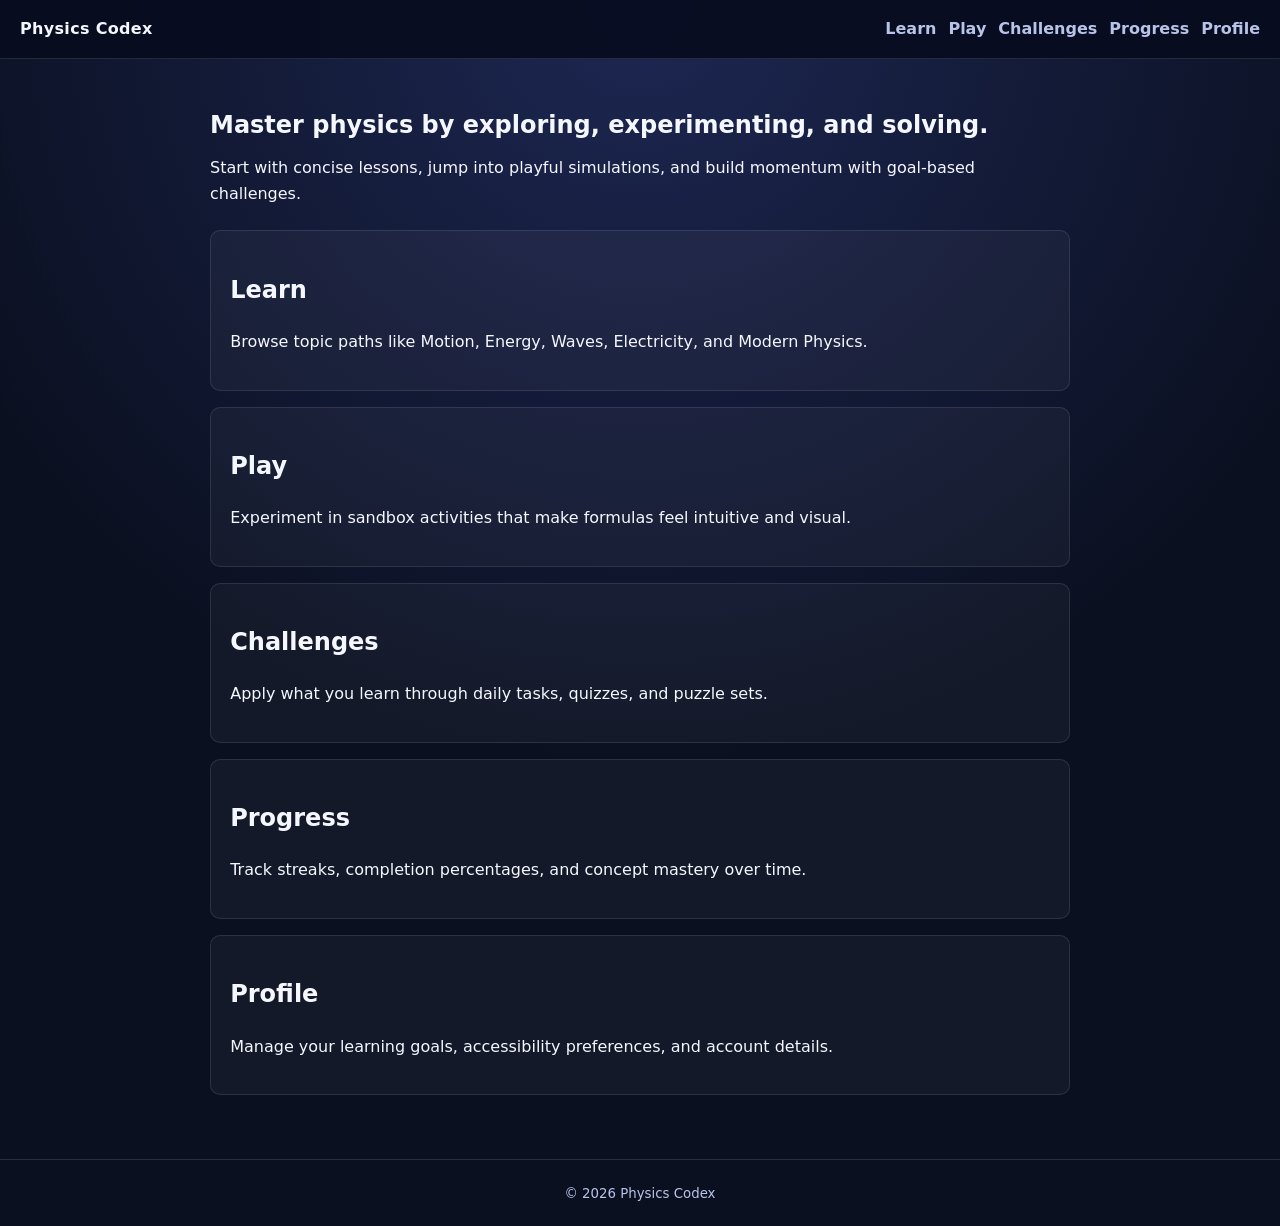
==== index.html @ 86834cf0 "Create static web app scaffold with core navigation" ====
<!doctype html>
<html lang="en">
  <head>
    <meta charset="UTF-8" />
    <meta name="viewport" content="width=device-width, initial-scale=1.0" />
    <meta name="description" content="Physics Codex: learn concepts, play simulations, solve challenges, and track progress." />
    <title>Physics Codex</title>
    <link rel="stylesheet" href="styles/main.css" />
  </head>
  <body>
    <a class="skip-link" href="#main">Skip to content</a>

    <header class="site-header">
      <div class="brand">Physics Codex</div>
      <nav aria-label="Primary" class="primary-nav">
        <ul>
          <li><a href="#learn">Learn</a></li>
          <li><a href="#play">Play</a></li>
          <li><a href="#challenges">Challenges</a></li>
          <li><a href="#progress">Progress</a></li>
          <li><a href="#profile">Profile</a></li>
        </ul>
      </nav>
    </header>

    <main id="main">
      <section class="hero">
        <h1>Master physics by exploring, experimenting, and solving.</h1>
        <p>
          Start with concise lessons, jump into playful simulations, and build momentum with goal-based challenges.
        </p>
      </section>

      <section id="learn" class="card-section">
        <h2>Learn</h2>
        <p>Browse topic paths like Motion, Energy, Waves, Electricity, and Modern Physics.</p>
      </section>

      <section id="play" class="card-section">
        <h2>Play</h2>
        <p>Experiment in sandbox activities that make formulas feel intuitive and visual.</p>
      </section>

      <section id="challenges" class="card-section">
        <h2>Challenges</h2>
        <p>Apply what you learn through daily tasks, quizzes, and puzzle sets.</p>
      </section>

      <section id="progress" class="card-section">
        <h2>Progress</h2>
        <p>Track streaks, completion percentages, and concept mastery over time.</p>
      </section>

      <section id="profile" class="card-section">
        <h2>Profile</h2>
        <p>Manage your learning goals, accessibility preferences, and account details.</p>
      </section>
    </main>

    <footer class="site-footer">
      <small>© <span id="year"></span> Physics Codex</small>
    </footer>

    <script src="scripts/main.js"></script>
  </body>
</html>
---- styles/main.css ----
:root {
  --bg: #0b1021;
  --surface: #141b34;
  --text: #f5f7ff;
  --muted: #b8c3e8;
  --accent: #8bc6ff;
}

* {
  box-sizing: border-box;
}

body {
  margin: 0;
  font-family: Inter, ui-sans-serif, system-ui, -apple-system, Segoe UI, Roboto, Helvetica, Arial, sans-serif;
  background: radial-gradient(circle at top, #1d2752 0%, var(--bg) 55%);
  color: var(--text);
  line-height: 1.6;
}

.skip-link {
  position: absolute;
  left: -999px;
}

.skip-link:focus {
  left: 1rem;
  top: 1rem;
  background: #fff;
  color: #000;
  padding: 0.5rem;
}

.site-header {
  position: sticky;
  top: 0;
  z-index: 10;
  display: flex;
  justify-content: space-between;
  align-items: center;
  gap: 1rem;
  padding: 1rem 1.25rem;
  background: rgba(7, 12, 30, 0.9);
  border-bottom: 1px solid rgba(255, 255, 255, 0.12);
}

.brand {
  font-weight: 700;
  letter-spacing: 0.02em;
}

.primary-nav ul {
  margin: 0;
  padding: 0;
  list-style: none;
  display: flex;
  flex-wrap: wrap;
  gap: 0.75rem;
}

.primary-nav a {
  color: var(--muted);
  text-decoration: none;
  font-weight: 600;
}

.primary-nav a:hover,
.primary-nav a:focus {
  color: var(--accent);
}

main {
  max-width: 900px;
  margin: 0 auto;
  padding: 2rem 1.25rem 3rem;
}

.hero {
  margin-bottom: 1.5rem;
}

.hero h1 {
  line-height: 1.2;
  margin-bottom: 0.75rem;
}

.card-section {
  background: rgba(255, 255, 255, 0.04);
  border: 1px solid rgba(255, 255, 255, 0.1);
  border-radius: 10px;
  padding: 1.2rem;
  margin: 1rem 0;
}

.site-footer {
  text-align: center;
  padding: 1.25rem;
  border-top: 1px solid rgba(255, 255, 255, 0.12);
  color: var(--muted);
}
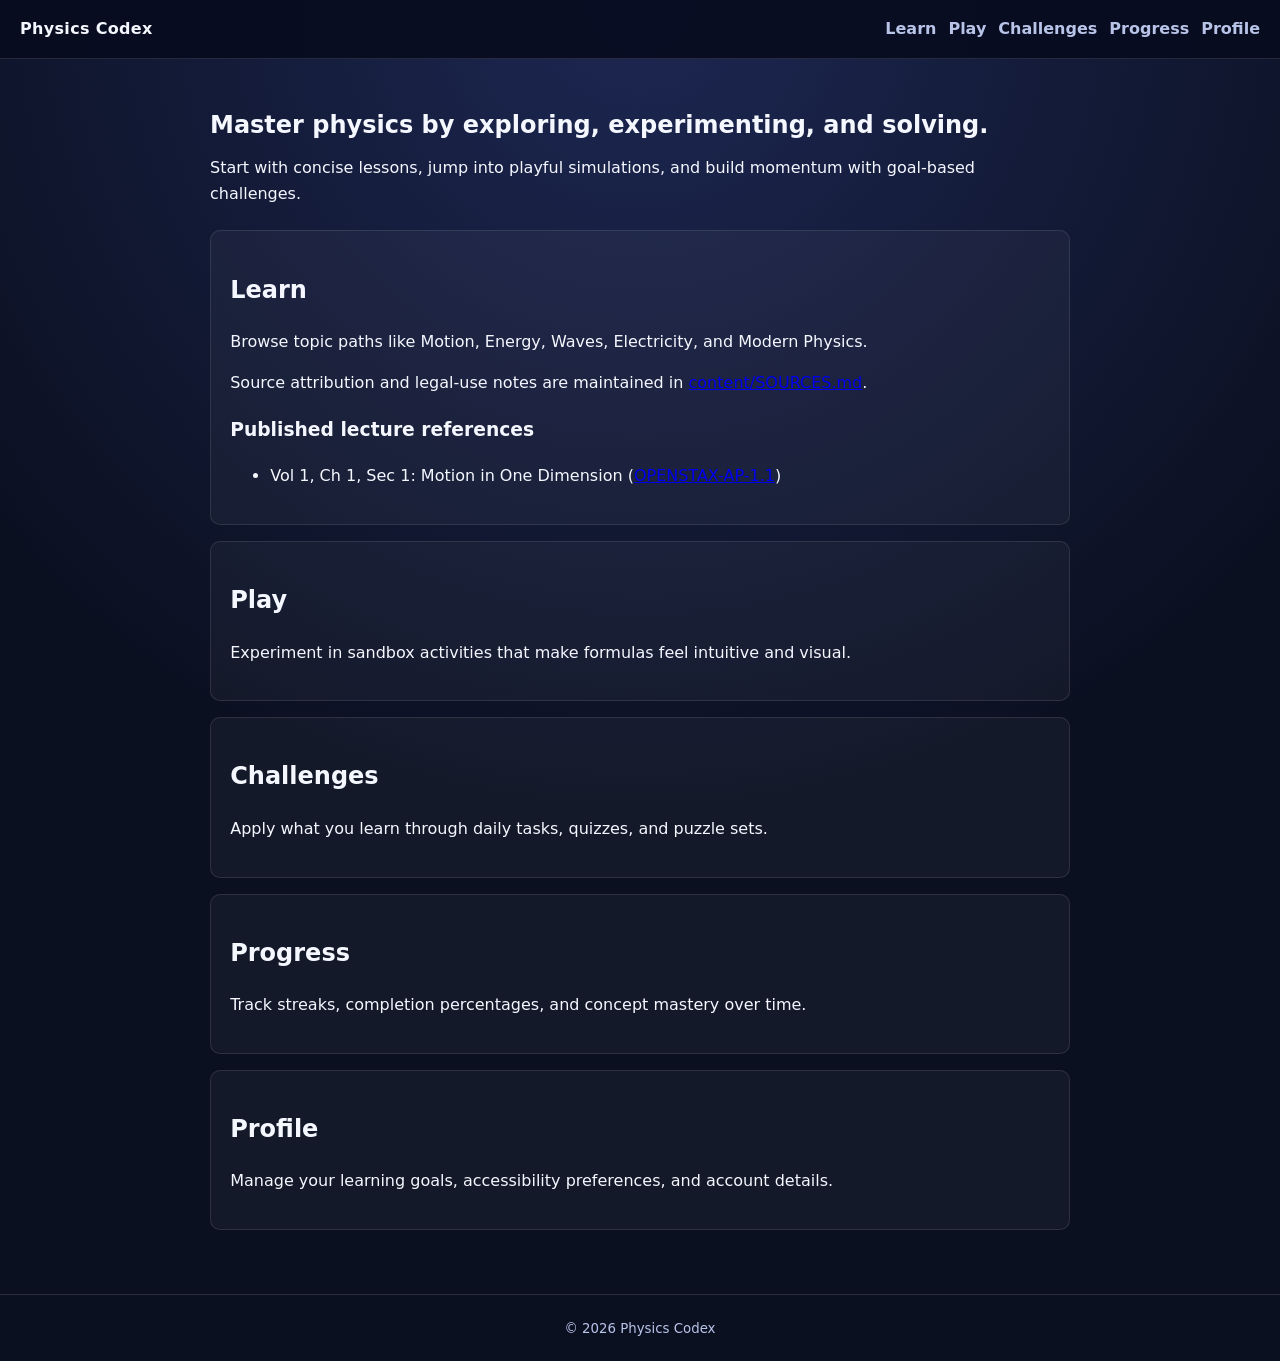
==== commit e7ad7e3d: "Add normalized lecture content pipeline and validation" ====
--- a/index.html
+++ b/index.html
@@ -34,6 +34,14 @@
       <section id="learn" class="card-section">
         <h2>Learn</h2>
         <p>Browse topic paths like Motion, Energy, Waves, Electricity, and Modern Physics.</p>
+        <p>
+          Source attribution and legal-use notes are maintained in
+          <a href="content/SOURCES.md">content/SOURCES.md</a>.
+        </p>
+        <h3>Published lecture references</h3>
+        <ul id="lecture-list">
+          <li>Loading lecture references…</li>
+        </ul>
       </section>
 
       <section id="play" class="card-section">
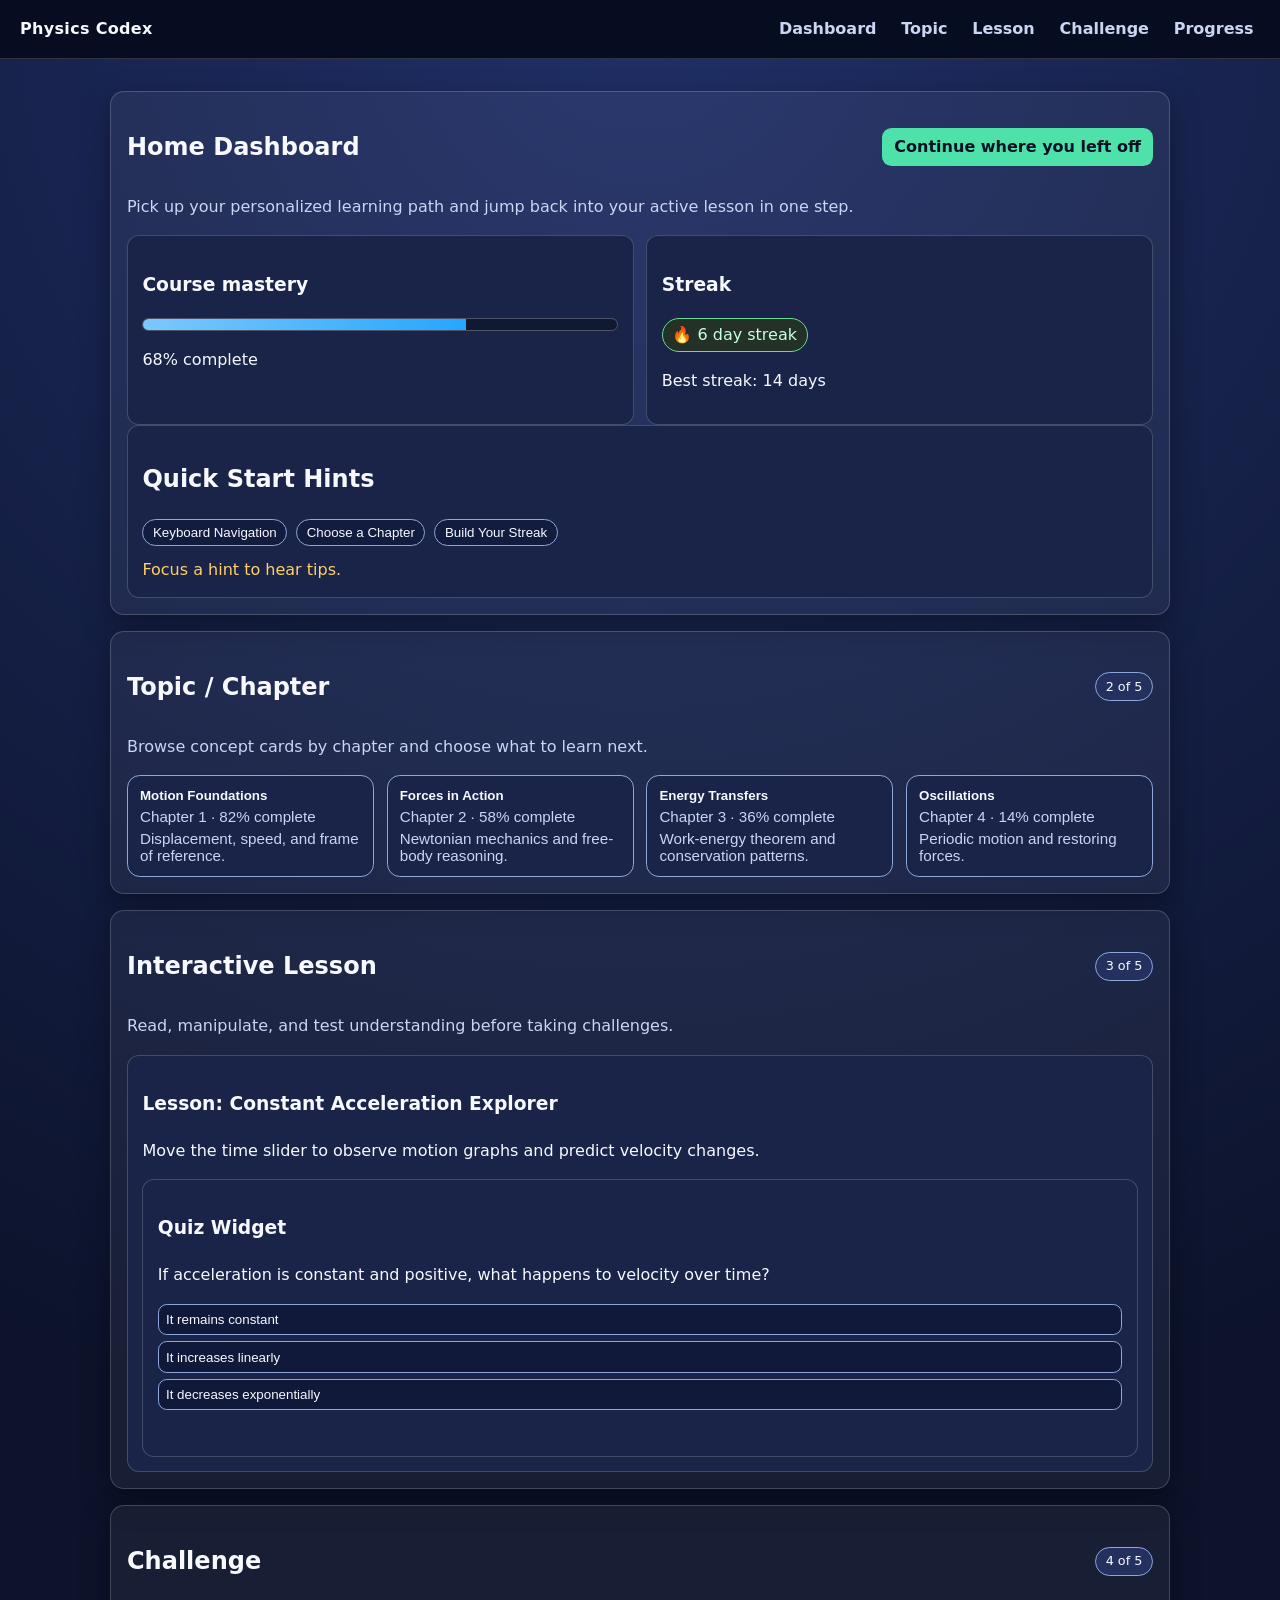
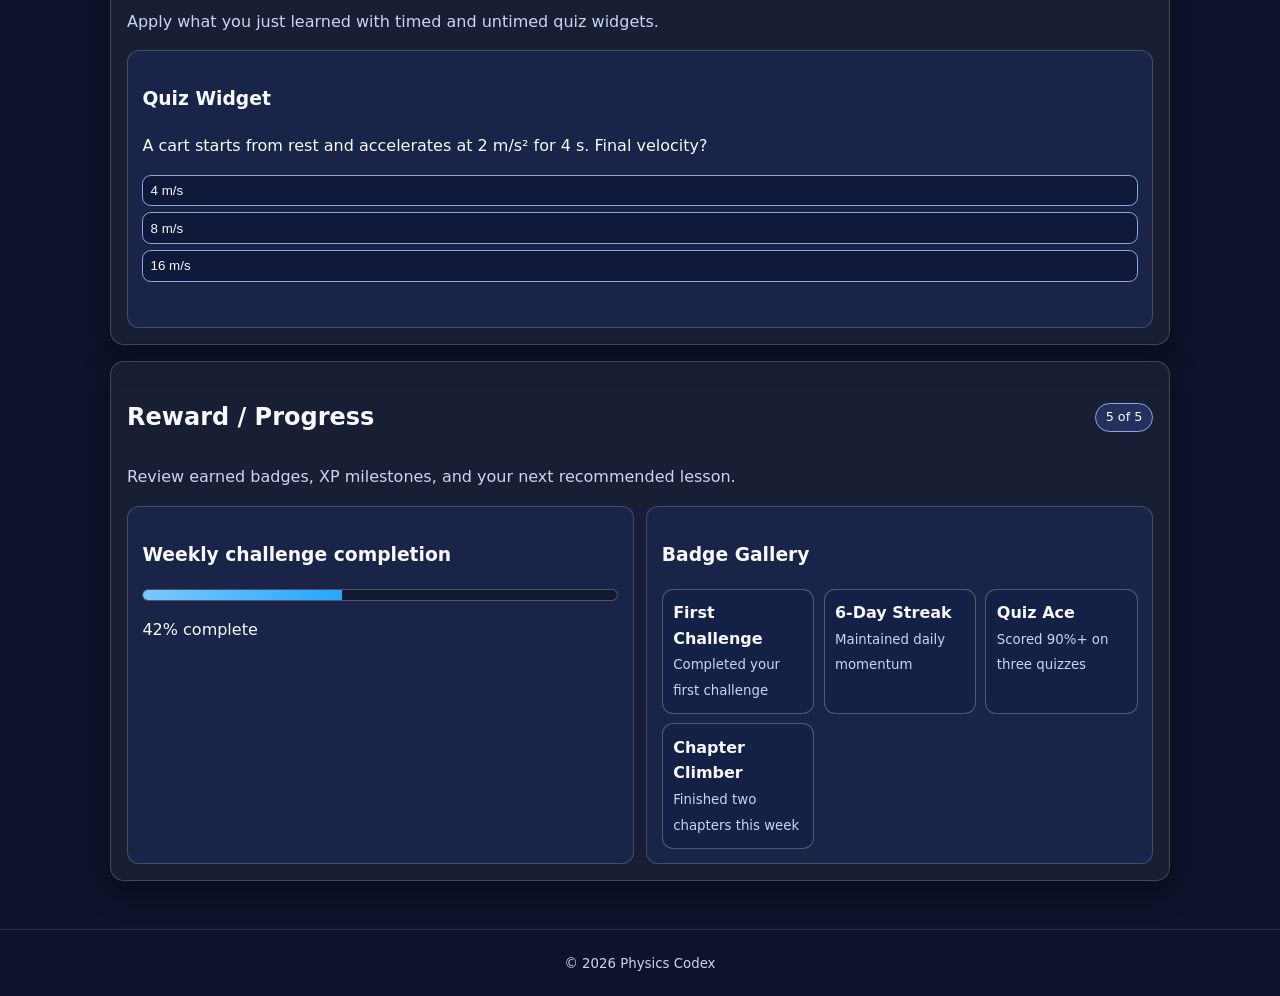
==== commit 4873f1e7: "Build accessible wireframed learning flow dashboard UI" ====
--- a/index.html
+++ b/index.html
@@ -14,54 +14,80 @@
       <div class="brand">Physics Codex</div>
       <nav aria-label="Primary" class="primary-nav">
         <ul>
-          <li><a href="#learn">Learn</a></li>
-          <li><a href="#play">Play</a></li>
-          <li><a href="#challenges">Challenges</a></li>
-          <li><a href="#progress">Progress</a></li>
-          <li><a href="#profile">Profile</a></li>
+          <li><a href="#dashboard">Dashboard</a></li>
+          <li><a href="#topic-chapter">Topic</a></li>
+          <li><a href="#interactive-lesson">Lesson</a></li>
+          <li><a href="#challenge">Challenge</a></li>
+          <li><a href="#reward-progress">Progress</a></li>
         </ul>
       </nav>
     </header>
 
-    <main id="main">
-      <section class="hero">
-        <h1>Master physics by exploring, experimenting, and solving.</h1>
-        <p>
-          Start with concise lessons, jump into playful simulations, and build momentum with goal-based challenges.
-        </p>
+    <main id="main" aria-label="Physics learning flow">
+      <section id="dashboard" class="flow-stage card-section" aria-labelledby="dashboard-title">
+        <div class="section-head">
+          <h1 id="dashboard-title">Home Dashboard</h1>
+          <a class="button-link" href="#interactive-lesson" aria-label="Continue where you left off at lesson 3">Continue where you left off</a>
+        </div>
+        <p class="subtitle">Pick up your personalized learning path and jump back into your active lesson in one step.</p>
+
+        <div class="progress-overview" aria-label="Overall progress snapshot">
+          <article class="widget" data-component="progress-bar" data-value="68" data-label="Course mastery"></article>
+          <article class="widget" data-component="streak-indicator" data-days="6" data-best="14"></article>
+        </div>
+
+        <section aria-labelledby="onboarding-title" class="widget">
+          <h2 id="onboarding-title">Quick Start Hints</h2>
+          <ul class="hint-list">
+            <li><button type="button" class="hint-chip" data-tooltip="Use Tab/Shift+Tab to move between cards and Enter/Space to open one.">Keyboard Navigation</button></li>
+            <li><button type="button" class="hint-chip" data-tooltip="Use the Topic stage to filter by chapter and difficulty.">Choose a Chapter</button></li>
+            <li><button type="button" class="hint-chip" data-tooltip="Earn streak bonuses by finishing at least one challenge each day.">Build Your Streak</button></li>
+          </ul>
+          <p id="tooltip-live" class="tooltip-live" aria-live="polite">Focus a hint to hear tips.</p>
+        </section>
       </section>
 
-      <section id="learn" class="card-section">
-        <h2>Learn</h2>
-        <p>Browse topic paths like Motion, Energy, Waves, Electricity, and Modern Physics.</p>
-        <p>
-          Source attribution and legal-use notes are maintained in
-          <a href="content/SOURCES.md">content/SOURCES.md</a>.
-        </p>
-        <h3>Published lecture references</h3>
-        <ul id="lecture-list">
-          <li>Loading lecture references…</li>
-        </ul>
+      <section id="topic-chapter" class="flow-stage card-section" aria-labelledby="topic-title">
+        <div class="section-head">
+          <h2 id="topic-title">Topic / Chapter</h2>
+          <span class="stage-tag" aria-label="Step 2">2 of 5</span>
+        </div>
+        <p class="subtitle">Browse concept cards by chapter and choose what to learn next.</p>
+        <div id="concept-card-grid" class="concept-grid" role="listbox" aria-label="Concept cards"></div>
       </section>
 
-      <section id="play" class="card-section">
-        <h2>Play</h2>
-        <p>Experiment in sandbox activities that make formulas feel intuitive and visual.</p>
+      <section id="interactive-lesson" class="flow-stage card-section" aria-labelledby="lesson-title">
+        <div class="section-head">
+          <h2 id="lesson-title">Interactive Lesson</h2>
+          <span class="stage-tag" aria-label="Step 3">3 of 5</span>
+        </div>
+        <p class="subtitle">Read, manipulate, and test understanding before taking challenges.</p>
+        <div class="widget lesson-widget">
+          <h3>Lesson: Constant Acceleration Explorer</h3>
+          <p>Move the time slider to observe motion graphs and predict velocity changes.</p>
+          <article class="widget" data-component="quiz-widget" data-question="If acceleration is constant and positive, what happens to velocity over time?" data-options='["It remains constant","It increases linearly","It decreases exponentially"]' data-answer="1"></article>
+        </div>
       </section>
 
-      <section id="challenges" class="card-section">
-        <h2>Challenges</h2>
-        <p>Apply what you learn through daily tasks, quizzes, and puzzle sets.</p>
+      <section id="challenge" class="flow-stage card-section" aria-labelledby="challenge-title">
+        <div class="section-head">
+          <h2 id="challenge-title">Challenge</h2>
+          <span class="stage-tag" aria-label="Step 4">4 of 5</span>
+        </div>
+        <p class="subtitle">Apply what you just learned with timed and untimed quiz widgets.</p>
+        <div id="challenge-quiz" class="widget" data-component="quiz-widget" data-question="A cart starts from rest and accelerates at 2 m/s² for 4 s. Final velocity?" data-options='["4 m/s","8 m/s","16 m/s"]' data-answer="1"></div>
       </section>
 
-      <section id="progress" class="card-section">
-        <h2>Progress</h2>
-        <p>Track streaks, completion percentages, and concept mastery over time.</p>
-      </section>
-
-      <section id="profile" class="card-section">
-        <h2>Profile</h2>
-        <p>Manage your learning goals, accessibility preferences, and account details.</p>
+      <section id="reward-progress" class="flow-stage card-section" aria-labelledby="reward-title">
+        <div class="section-head">
+          <h2 id="reward-title">Reward / Progress</h2>
+          <span class="stage-tag" aria-label="Step 5">5 of 5</span>
+        </div>
+        <p class="subtitle">Review earned badges, XP milestones, and your next recommended lesson.</p>
+        <div class="reward-layout">
+          <article class="widget" data-component="progress-bar" data-value="42" data-label="Weekly challenge completion"></article>
+          <section id="badge-gallery" class="widget" aria-label="Badge gallery"></section>
+        </div>
       </section>
     </main>
 
@@ -69,6 +95,7 @@
       <small>© <span id="year"></span> Physics Codex</small>
     </footer>
 
+    <script src="scripts/gamification.js"></script>
     <script src="scripts/main.js"></script>
   </body>
 </html>
--- a/styles/main.css
+++ b/styles/main.css
@@ -1,9 +1,16 @@
 :root {
-  --bg: #0b1021;
-  --surface: #141b34;
-  --text: #f5f7ff;
-  --muted: #b8c3e8;
-  --accent: #8bc6ff;
+  --bg: #0c132b;
+  --surface: #1a2448;
+  --surface-alt: #24315f;
+  --text: #f7f9ff;
+  --muted: #cad4f3;
+  --accent: #7cc8ff;
+  --accent-strong: #24a7ff;
+  --success: #4ee2aa;
+  --warning: #ffd166;
+  --border: #8da6dc;
+  --focus: #ffdf6c;
+  --shadow: 0 10px 30px rgba(0, 0, 0, 0.35);
 }
 
 * {
@@ -13,7 +20,7 @@
 body {
   margin: 0;
   font-family: Inter, ui-sans-serif, system-ui, -apple-system, Segoe UI, Roboto, Helvetica, Arial, sans-serif;
-  background: radial-gradient(circle at top, #1d2752 0%, var(--bg) 55%);
+  background: radial-gradient(circle at top, #202f67 0%, var(--bg) 55%);
   color: var(--text);
   line-height: 1.6;
 }
@@ -29,19 +36,20 @@
   background: #fff;
   color: #000;
   padding: 0.5rem;
+  border-radius: 0.5rem;
 }
 
 .site-header {
   position: sticky;
   top: 0;
-  z-index: 10;
+  z-index: 20;
   display: flex;
   justify-content: space-between;
   align-items: center;
   gap: 1rem;
   padding: 1rem 1.25rem;
-  background: rgba(7, 12, 30, 0.9);
-  border-bottom: 1px solid rgba(255, 255, 255, 0.12);
+  background: rgba(7, 12, 30, 0.95);
+  border-bottom: 1px solid rgba(255, 255, 255, 0.16);
 }
 
 .brand {
@@ -62,34 +70,191 @@
   color: var(--muted);
   text-decoration: none;
   font-weight: 600;
+  padding: 0.25rem 0.4rem;
+  border-radius: 0.4rem;
 }
 
 .primary-nav a:hover,
-.primary-nav a:focus {
-  color: var(--accent);
+.primary-nav a:focus-visible {
+  color: var(--text);
+  background: rgba(124, 200, 255, 0.2);
 }
 
 main {
-  max-width: 900px;
+  max-width: 1100px;
   margin: 0 auto;
   padding: 2rem 1.25rem 3rem;
-}
-
-.hero {
-  margin-bottom: 1.5rem;
-}
-
-.hero h1 {
-  line-height: 1.2;
-  margin-bottom: 0.75rem;
+  display: grid;
+  gap: 1rem;
 }
 
 .card-section {
-  background: rgba(255, 255, 255, 0.04);
-  border: 1px solid rgba(255, 255, 255, 0.1);
-  border-radius: 10px;
-  padding: 1.2rem;
-  margin: 1rem 0;
+  background: rgba(255, 255, 255, 0.05);
+  border: 1px solid rgba(255, 255, 255, 0.18);
+  border-radius: 14px;
+  padding: 1rem;
+  box-shadow: var(--shadow);
+}
+
+.flow-stage {
+  scroll-margin-top: 6rem;
+}
+
+.section-head {
+  display: flex;
+  justify-content: space-between;
+  align-items: center;
+  gap: 1rem;
+}
+
+.subtitle {
+  margin-top: 0.5rem;
+  color: var(--muted);
+}
+
+.stage-tag {
+  background: var(--surface-alt);
+  border: 1px solid var(--border);
+  border-radius: 999px;
+  font-size: 0.8rem;
+  padding: 0.2rem 0.6rem;
+}
+
+.button-link {
+  display: inline-flex;
+  align-items: center;
+  justify-content: center;
+  text-decoration: none;
+  color: #081024;
+  background: var(--success);
+  font-weight: 700;
+  border-radius: 0.6rem;
+  padding: 0.4rem 0.75rem;
+}
+
+.progress-overview,
+.reward-layout {
+  display: grid;
+  gap: 0.8rem;
+  grid-template-columns: repeat(auto-fit, minmax(230px, 1fr));
+}
+
+.widget {
+  background: var(--surface);
+  border: 1px solid rgba(255, 255, 255, 0.18);
+  border-radius: 12px;
+  padding: 0.9rem;
+}
+
+.concept-grid {
+  display: grid;
+  grid-template-columns: repeat(auto-fit, minmax(180px, 1fr));
+  gap: 0.8rem;
+}
+
+.concept-card {
+  background: var(--surface);
+  border: 1px solid var(--border);
+  border-radius: 0.8rem;
+  color: var(--text);
+  text-align: left;
+  padding: 0.75rem;
+  cursor: pointer;
+}
+
+.concept-card p {
+  margin: 0.3rem 0 0;
+  color: var(--muted);
+  font-size: 0.95rem;
+}
+
+.progress-meter {
+  width: 100%;
+  height: 0.8rem;
+  border-radius: 999px;
+  background: #111832;
+  border: 1px solid rgba(255, 255, 255, 0.25);
+  overflow: hidden;
+}
+
+.progress-meter > span {
+  display: block;
+  height: 100%;
+  background: linear-gradient(90deg, var(--accent), var(--accent-strong));
+}
+
+.streak-pill {
+  display: inline-flex;
+  align-items: center;
+  gap: 0.4rem;
+  border-radius: 999px;
+  padding: 0.2rem 0.6rem;
+  background: #243126;
+  color: #c8ffe1;
+  border: 1px solid #66db96;
+}
+
+.hint-list {
+  list-style: none;
+  padding: 0;
+  margin: 0;
+  display: flex;
+  gap: 0.55rem;
+  flex-wrap: wrap;
+}
+
+.hint-chip {
+  border: 1px solid var(--border);
+  border-radius: 999px;
+  background: #121c3f;
+  color: var(--text);
+  padding: 0.3rem 0.6rem;
+}
+
+.tooltip-live {
+  margin: 0.7rem 0 0;
+  color: var(--warning);
+}
+
+.quiz-options {
+  display: grid;
+  gap: 0.4rem;
+}
+
+.quiz-option {
+  border: 1px solid var(--border);
+  background: #10193a;
+  color: var(--text);
+  border-radius: 0.55rem;
+  padding: 0.45rem;
+  text-align: left;
+}
+
+.quiz-feedback {
+  margin-top: 0.55rem;
+  min-height: 1.4rem;
+}
+
+.badge-grid {
+  display: grid;
+  grid-template-columns: repeat(auto-fit, minmax(150px, 1fr));
+  gap: 0.6rem;
+}
+
+.badge {
+  border: 1px solid rgba(255, 255, 255, 0.25);
+  border-radius: 0.7rem;
+  padding: 0.65rem;
+  background: #152046;
+}
+
+.badge small {
+  color: var(--muted);
+}
+
+:focus-visible {
+  outline: 3px solid var(--focus);
+  outline-offset: 2px;
 }
 
 .site-footer {
@@ -98,3 +263,15 @@
   border-top: 1px solid rgba(255, 255, 255, 0.12);
   color: var(--muted);
 }
+
+@media (max-width: 700px) {
+  .site-header {
+    flex-direction: column;
+    align-items: flex-start;
+  }
+
+  .section-head {
+    flex-direction: column;
+    align-items: flex-start;
+  }
+}
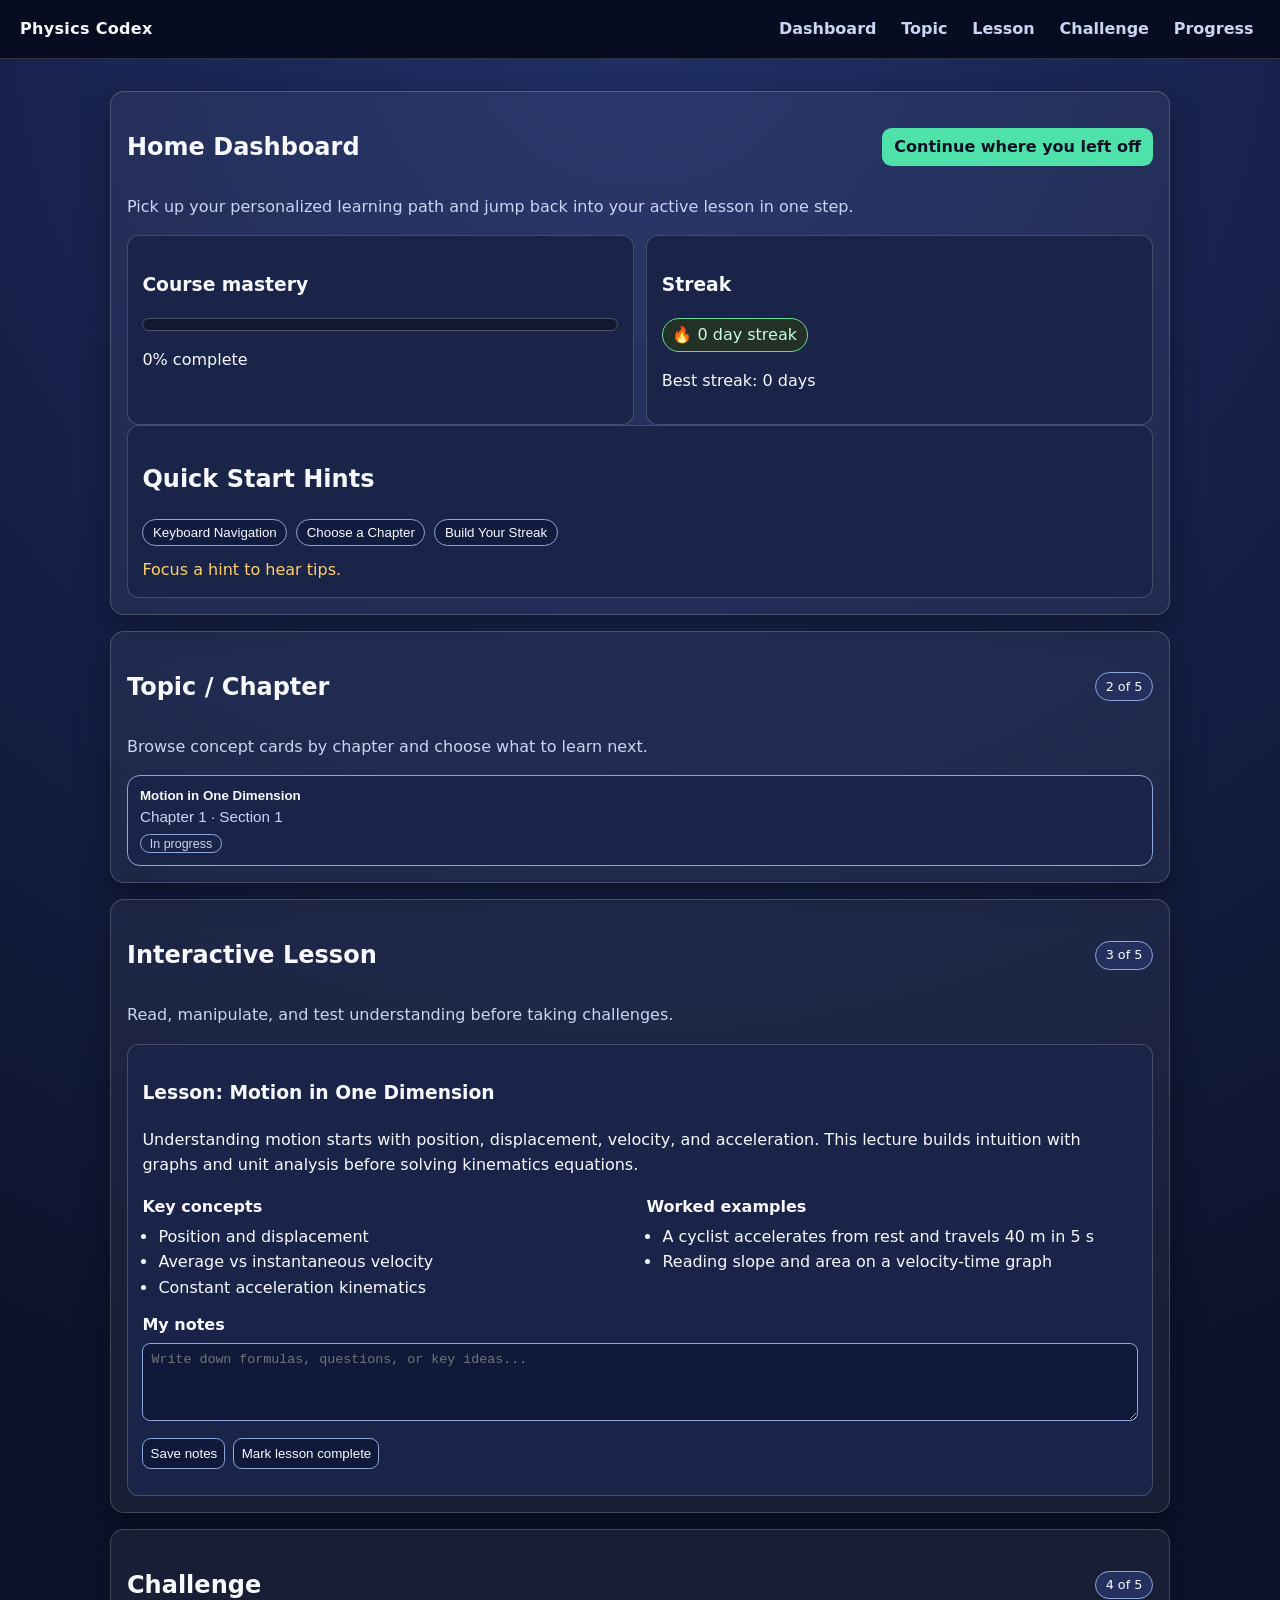
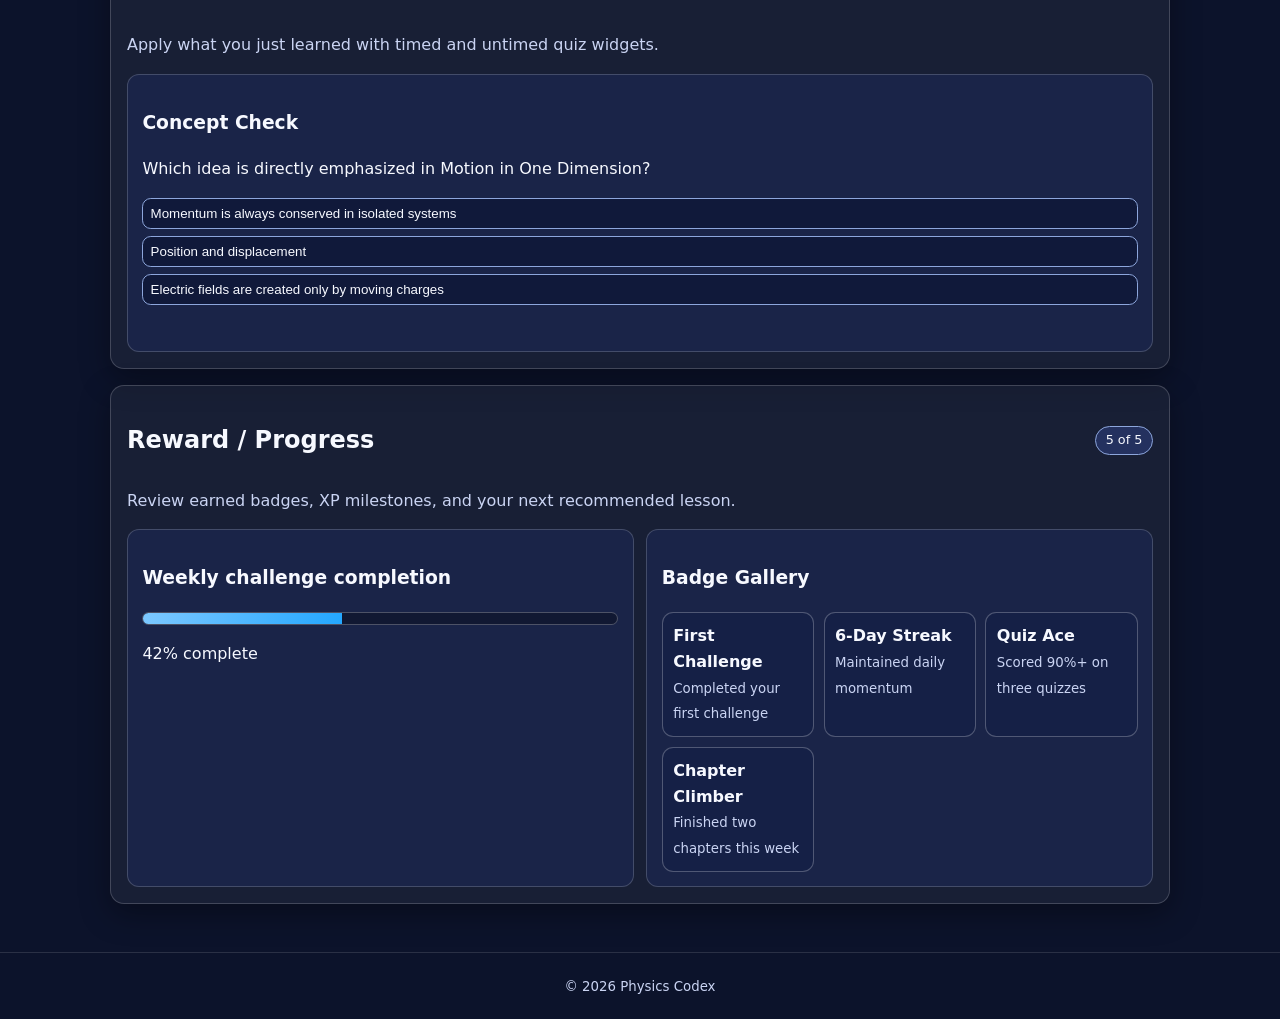
==== commit c56e8ee6: "Build dynamic lecture learning experience" ====
--- a/index.html
+++ b/index.html
@@ -63,9 +63,16 @@
         </div>
         <p class="subtitle">Read, manipulate, and test understanding before taking challenges.</p>
         <div class="widget lesson-widget">
-          <h3>Lesson: Constant Acceleration Explorer</h3>
-          <p>Move the time slider to observe motion graphs and predict velocity changes.</p>
-          <article class="widget" data-component="quiz-widget" data-question="If acceleration is constant and positive, what happens to velocity over time?" data-options='["It remains constant","It increases linearly","It decreases exponentially"]' data-answer="1"></article>
+          <h3 id="active-lesson-title">Lesson</h3>
+          <p id="active-lesson-summary">Select a topic to start learning.</p>
+          <div id="lesson-content" class="lesson-content" aria-live="polite"></div>
+          <label class="notes-label" for="lesson-notes">My notes</label>
+          <textarea id="lesson-notes" class="lesson-notes" rows="4" placeholder="Write down formulas, questions, or key ideas..."></textarea>
+          <div class="lesson-actions">
+            <button id="save-notes-button" type="button" class="quiz-option">Save notes</button>
+            <button id="complete-lesson-button" type="button" class="quiz-option">Mark lesson complete</button>
+          </div>
+          <p id="lesson-status" class="tooltip-live" aria-live="polite"></p>
         </div>
       </section>
 
@@ -75,7 +82,7 @@
           <span class="stage-tag" aria-label="Step 4">4 of 5</span>
         </div>
         <p class="subtitle">Apply what you just learned with timed and untimed quiz widgets.</p>
-        <div id="challenge-quiz" class="widget" data-component="quiz-widget" data-question="A cart starts from rest and accelerates at 2 m/s² for 4 s. Final velocity?" data-options='["4 m/s","8 m/s","16 m/s"]' data-answer="1"></div>
+        <div id="challenge-quiz" class="widget"></div>
       </section>
 
       <section id="reward-progress" class="flow-stage card-section" aria-labelledby="reward-title">
--- a/styles/main.css
+++ b/styles/main.css
@@ -168,6 +168,22 @@
   font-size: 0.95rem;
 }
 
+.status-pill {
+  display: inline-block;
+  margin-top: 0.25rem;
+  border: 1px solid var(--border);
+  border-radius: 999px;
+  padding: 0.1rem 0.55rem;
+  font-size: 0.78rem;
+  color: var(--muted);
+}
+
+.status-pill.completed {
+  border-color: #66db96;
+  color: #c8ffe1;
+  background: #243126;
+}
+
 .progress-meter {
   width: 100%;
   height: 0.8rem;
@@ -233,6 +249,48 @@
 .quiz-feedback {
   margin-top: 0.55rem;
   min-height: 1.4rem;
+}
+
+.lesson-content {
+  margin: 0.7rem 0;
+}
+
+.lesson-columns {
+  display: grid;
+  gap: 0.8rem;
+  grid-template-columns: repeat(auto-fit, minmax(220px, 1fr));
+}
+
+.lesson-columns h4 {
+  margin: 0 0 0.25rem;
+}
+
+.lesson-columns ul {
+  margin: 0;
+  padding-left: 1rem;
+}
+
+.notes-label {
+  display: block;
+  margin-top: 0.5rem;
+  font-weight: 600;
+}
+
+.lesson-notes {
+  width: 100%;
+  margin-top: 0.35rem;
+  padding: 0.5rem;
+  border-radius: 0.5rem;
+  border: 1px solid var(--border);
+  background: #10193a;
+  color: var(--text);
+}
+
+.lesson-actions {
+  display: flex;
+  gap: 0.5rem;
+  flex-wrap: wrap;
+  margin-top: 0.6rem;
 }
 
 .badge-grid {
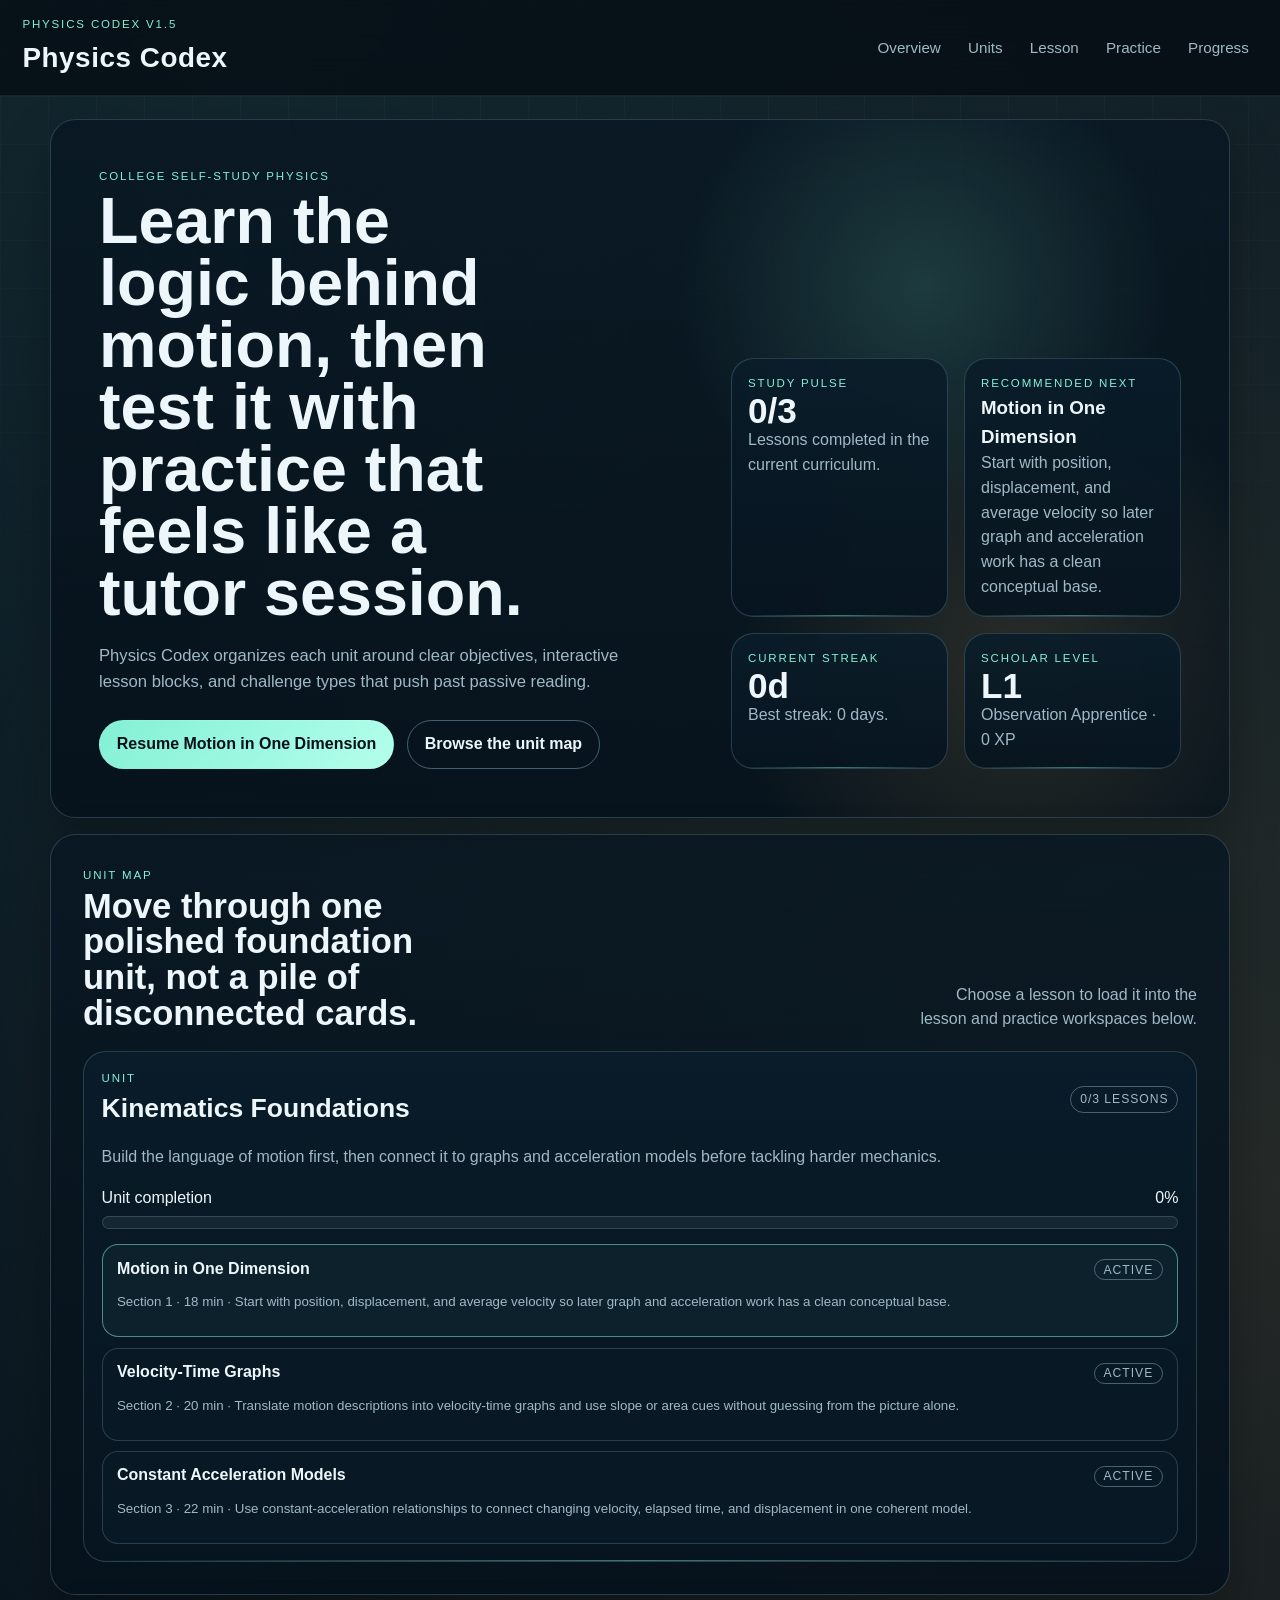
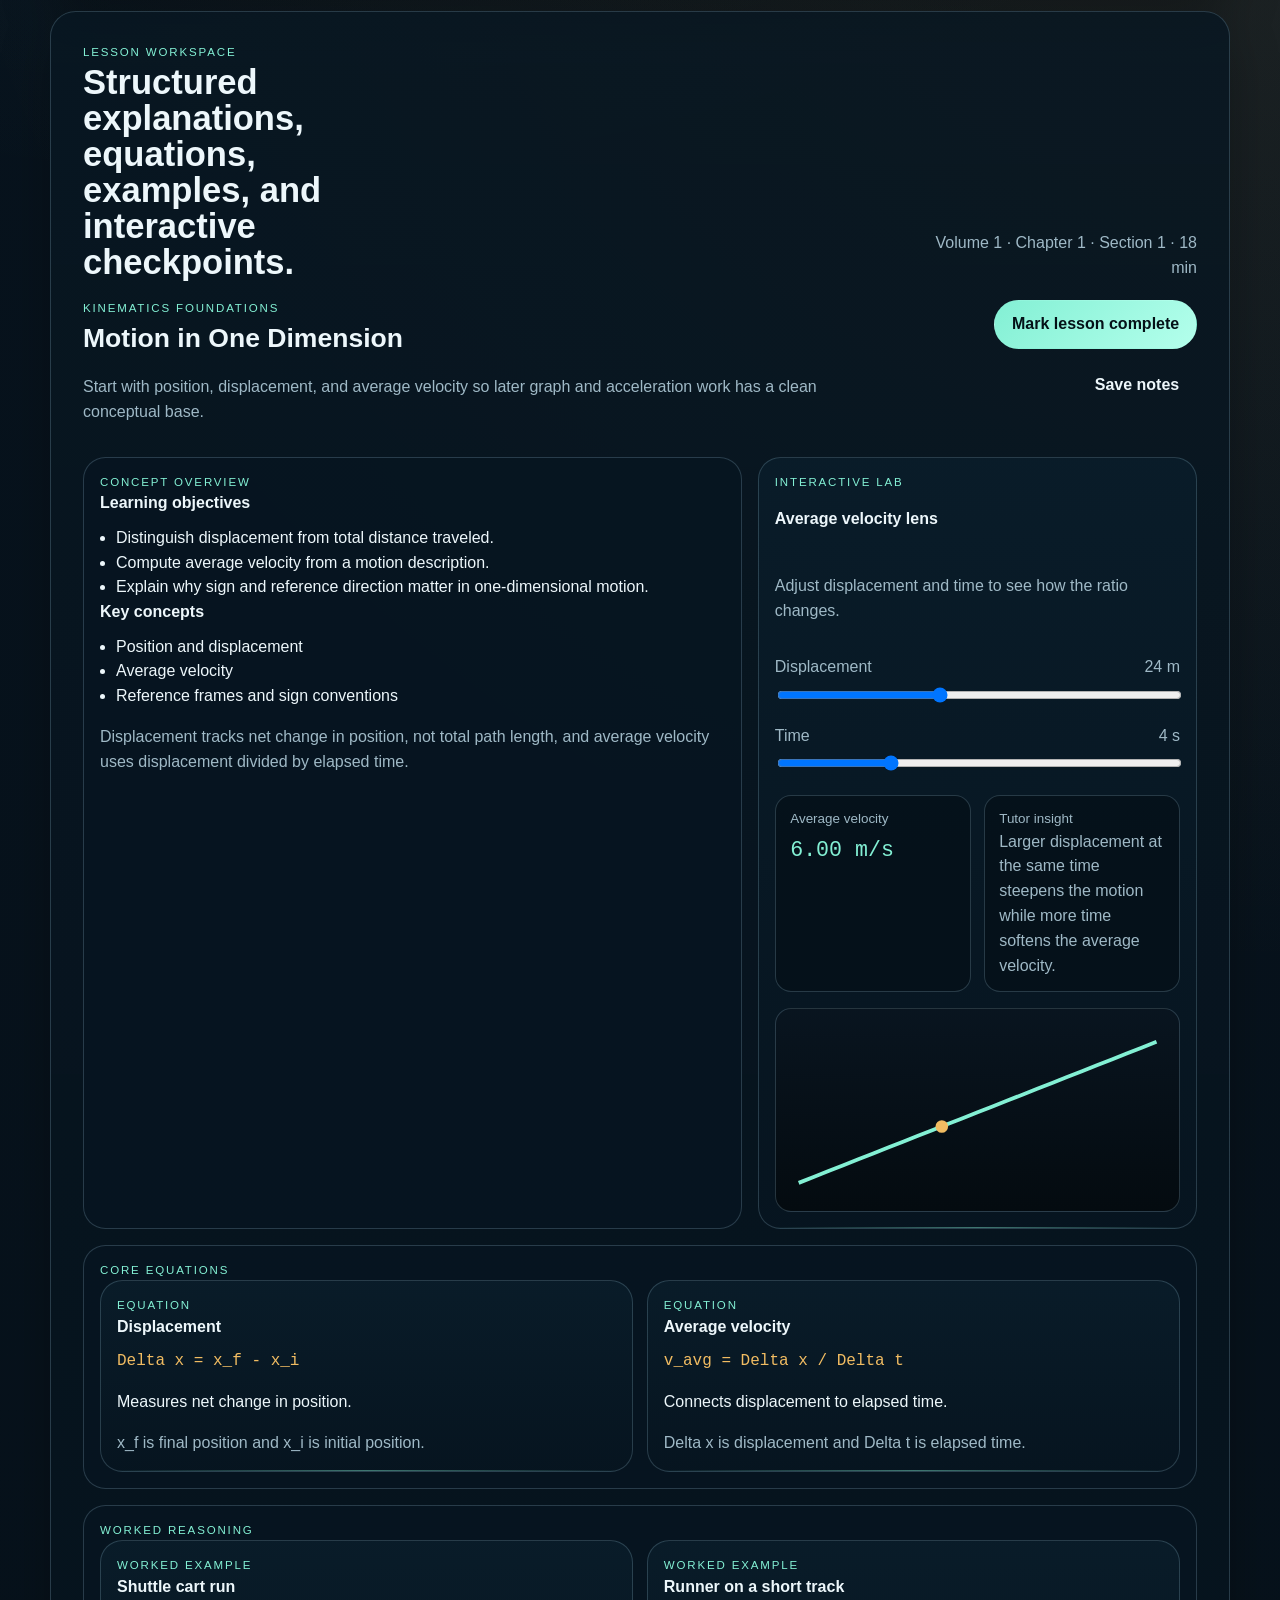
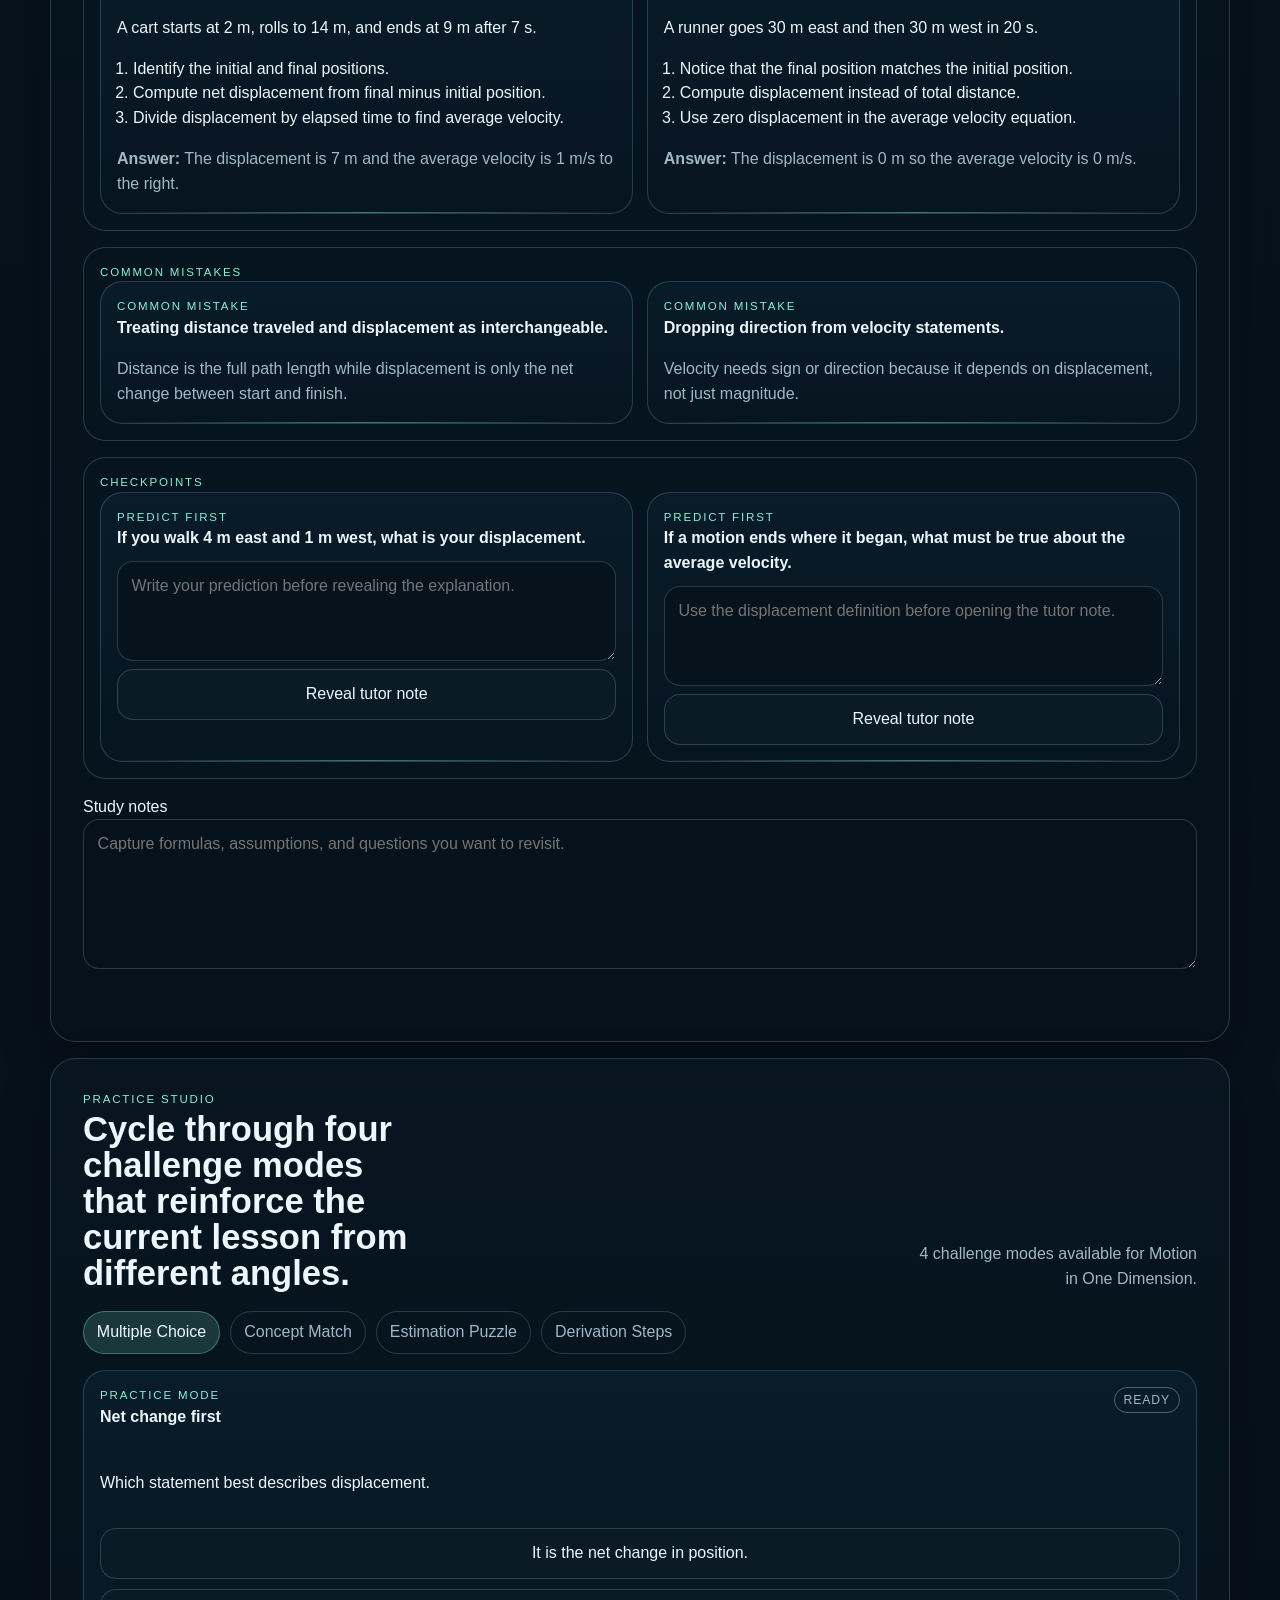
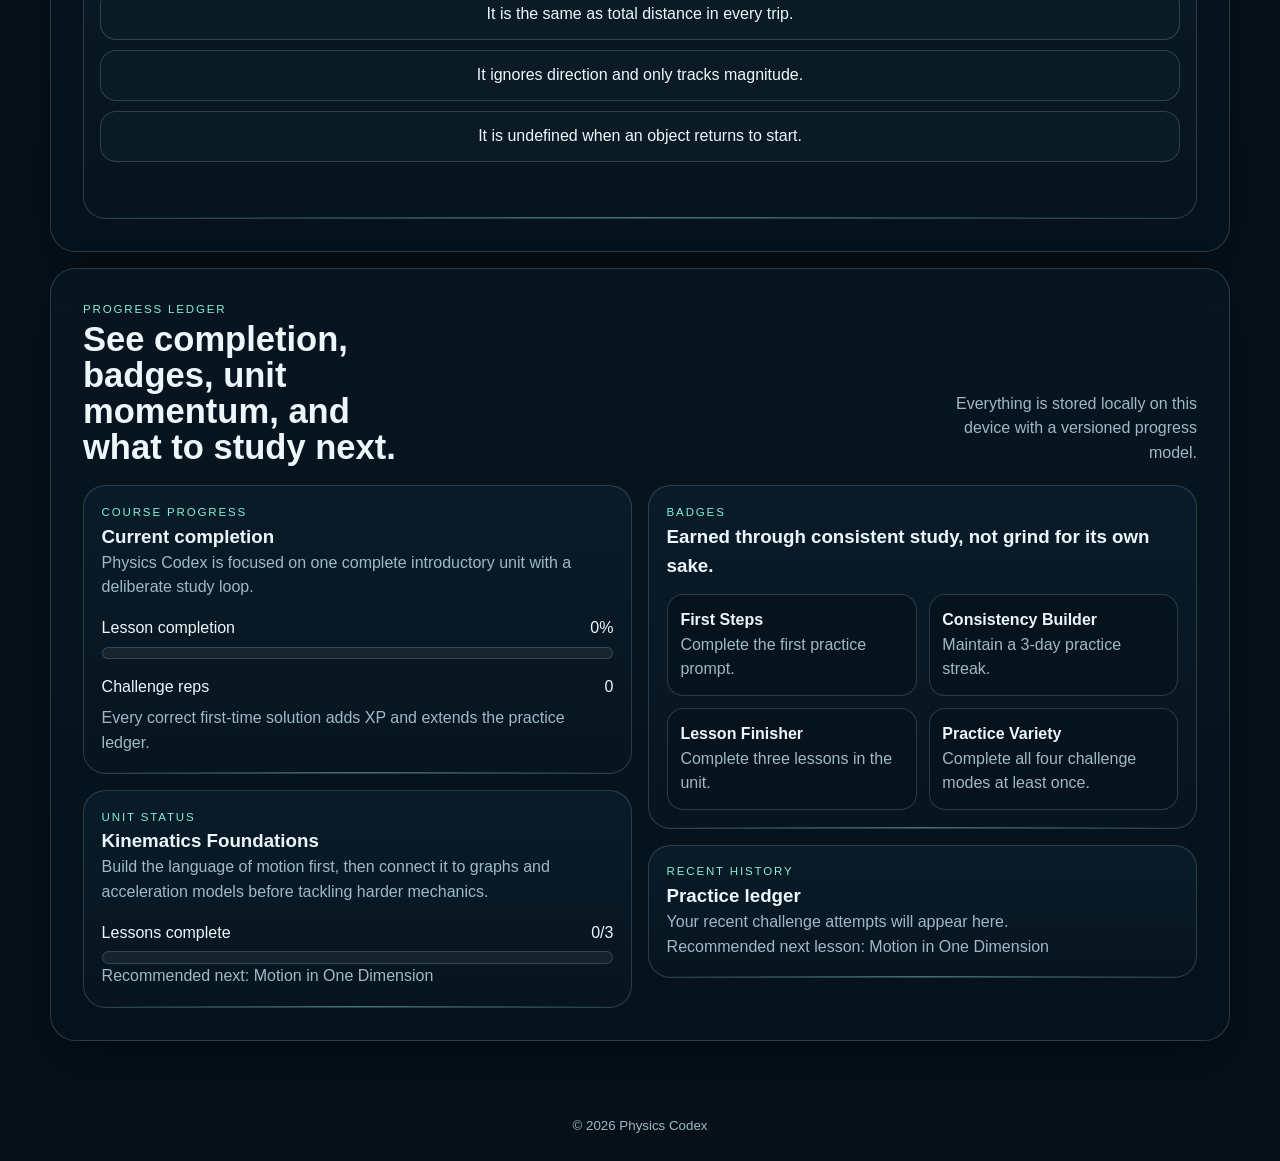
==== commit 32a94128: "build interactive tutor experience" ====
--- a/index.html
+++ b/index.html
@@ -3,104 +3,144 @@
   <head>
     <meta charset="UTF-8" />
     <meta name="viewport" content="width=device-width, initial-scale=1.0" />
-    <meta name="description" content="Physics Codex: learn concepts, play simulations, solve challenges, and track progress." />
+    <meta
+      name="description"
+      content="Physics Codex is a static self-study physics tutor with lesson structure, interactive practice, and local progress tracking."
+    />
     <title>Physics Codex</title>
     <link rel="stylesheet" href="styles/main.css" />
   </head>
   <body>
     <a class="skip-link" href="#main">Skip to content</a>
 
-    <header class="site-header">
-      <div class="brand">Physics Codex</div>
-      <nav aria-label="Primary" class="primary-nav">
-        <ul>
-          <li><a href="#dashboard">Dashboard</a></li>
-          <li><a href="#topic-chapter">Topic</a></li>
-          <li><a href="#interactive-lesson">Lesson</a></li>
-          <li><a href="#challenge">Challenge</a></li>
-          <li><a href="#reward-progress">Progress</a></li>
-        </ul>
-      </nav>
-    </header>
+    <div class="page-shell">
+      <header class="site-header">
+        <div class="brand-lockup">
+          <p class="eyebrow">Physics Codex v1.5</p>
+          <div class="brand">Physics Codex</div>
+        </div>
+        <nav aria-label="Primary" class="primary-nav">
+          <ul>
+            <li><a href="#dashboard">Overview</a></li>
+            <li><a href="#units">Units</a></li>
+            <li><a href="#lesson">Lesson</a></li>
+            <li><a href="#practice">Practice</a></li>
+            <li><a href="#progress">Progress</a></li>
+          </ul>
+        </nav>
+      </header>
 
-    <main id="main" aria-label="Physics learning flow">
-      <section id="dashboard" class="flow-stage card-section" aria-labelledby="dashboard-title">
-        <div class="section-head">
-          <h1 id="dashboard-title">Home Dashboard</h1>
-          <a class="button-link" href="#interactive-lesson" aria-label="Continue where you left off at lesson 3">Continue where you left off</a>
-        </div>
-        <p class="subtitle">Pick up your personalized learning path and jump back into your active lesson in one step.</p>
+      <main id="main">
+        <section id="dashboard" class="hero-section">
+          <div class="hero-copy">
+            <p class="hero-kicker">College self-study physics</p>
+            <h1>Learn the logic behind motion, then test it with practice that feels like a tutor session.</h1>
+            <p class="hero-summary">
+              Physics Codex organizes each unit around clear objectives, interactive lesson blocks, and challenge types that
+              push past passive reading.
+            </p>
+            <div class="hero-actions">
+              <a id="resume-link" class="button-link button-link-primary" href="#lesson">Resume recommended lesson</a>
+              <a class="button-link button-link-secondary" href="#units">Browse the unit map</a>
+            </div>
+          </div>
+          <div class="hero-panel" aria-label="Current study pulse">
+            <div class="hero-panel-grid">
+              <article id="study-pulse-card" class="info-panel"></article>
+              <article id="recommended-card" class="info-panel"></article>
+              <article id="streak-card" class="info-panel"></article>
+              <article id="level-card" class="info-panel"></article>
+            </div>
+          </div>
+        </section>
 
-        <div class="progress-overview" aria-label="Overall progress snapshot">
-          <article class="widget" data-component="progress-bar" data-value="68" data-label="Course mastery"></article>
-          <article class="widget" data-component="streak-indicator" data-days="6" data-best="14"></article>
-        </div>
+        <section id="units" class="section-block" aria-labelledby="units-title">
+          <div class="section-head">
+            <div>
+              <p class="section-label">Unit map</p>
+              <h2 id="units-title">Move through one polished foundation unit, not a pile of disconnected cards.</h2>
+            </div>
+            <p class="section-note">Choose a lesson to load it into the lesson and practice workspaces below.</p>
+          </div>
+          <div id="unit-grid" class="unit-grid" aria-live="polite"></div>
+        </section>
 
-        <section aria-labelledby="onboarding-title" class="widget">
-          <h2 id="onboarding-title">Quick Start Hints</h2>
-          <ul class="hint-list">
-            <li><button type="button" class="hint-chip" data-tooltip="Use Tab/Shift+Tab to move between cards and Enter/Space to open one.">Keyboard Navigation</button></li>
-            <li><button type="button" class="hint-chip" data-tooltip="Use the Topic stage to filter by chapter and difficulty.">Choose a Chapter</button></li>
-            <li><button type="button" class="hint-chip" data-tooltip="Earn streak bonuses by finishing at least one challenge each day.">Build Your Streak</button></li>
-          </ul>
-          <p id="tooltip-live" class="tooltip-live" aria-live="polite">Focus a hint to hear tips.</p>
+        <section id="lesson" class="section-block lesson-section" aria-labelledby="lesson-title">
+          <div class="section-head">
+            <div>
+              <p class="section-label">Lesson workspace</p>
+              <h2 id="lesson-title">Structured explanations, equations, examples, and interactive checkpoints.</h2>
+            </div>
+            <div id="lesson-meta" class="section-note"></div>
+          </div>
+
+          <div class="lesson-header">
+            <div>
+              <p id="active-lesson-badge" class="lesson-badge">Lesson</p>
+              <h3 id="active-lesson-title">Select a lesson</h3>
+              <p id="active-lesson-summary" class="lesson-summary">
+                Choose a lesson from the unit map to open the full guided lesson workspace.
+              </p>
+            </div>
+            <div class="lesson-toolbar">
+              <button id="complete-lesson-button" type="button" class="button-link button-link-primary">Mark lesson complete</button>
+              <button id="save-notes-button" type="button" class="button-link button-link-secondary">Save notes</button>
+            </div>
+          </div>
+
+          <div id="lesson-content" class="lesson-content" aria-live="polite"></div>
+
+          <div class="notes-panel">
+            <label class="notes-label" for="lesson-notes">Study notes</label>
+            <textarea
+              id="lesson-notes"
+              class="lesson-notes"
+              rows="5"
+              placeholder="Capture formulas, assumptions, and questions you want to revisit."
+            ></textarea>
+            <p id="lesson-status" class="status-text" aria-live="polite"></p>
+          </div>
         </section>
-      </section>
 
-      <section id="topic-chapter" class="flow-stage card-section" aria-labelledby="topic-title">
-        <div class="section-head">
-          <h2 id="topic-title">Topic / Chapter</h2>
-          <span class="stage-tag" aria-label="Step 2">2 of 5</span>
-        </div>
-        <p class="subtitle">Browse concept cards by chapter and choose what to learn next.</p>
-        <div id="concept-card-grid" class="concept-grid" role="listbox" aria-label="Concept cards"></div>
-      </section>
+        <section id="practice" class="section-block practice-section" aria-labelledby="practice-title">
+          <div class="section-head">
+            <div>
+              <p class="section-label">Practice studio</p>
+              <h2 id="practice-title">Cycle through four challenge modes that reinforce the current lesson from different angles.</h2>
+            </div>
+            <p id="practice-summary" class="section-note"></p>
+          </div>
 
-      <section id="interactive-lesson" class="flow-stage card-section" aria-labelledby="lesson-title">
-        <div class="section-head">
-          <h2 id="lesson-title">Interactive Lesson</h2>
-          <span class="stage-tag" aria-label="Step 3">3 of 5</span>
-        </div>
-        <p class="subtitle">Read, manipulate, and test understanding before taking challenges.</p>
-        <div class="widget lesson-widget">
-          <h3 id="active-lesson-title">Lesson</h3>
-          <p id="active-lesson-summary">Select a topic to start learning.</p>
-          <div id="lesson-content" class="lesson-content" aria-live="polite"></div>
-          <label class="notes-label" for="lesson-notes">My notes</label>
-          <textarea id="lesson-notes" class="lesson-notes" rows="4" placeholder="Write down formulas, questions, or key ideas..."></textarea>
-          <div class="lesson-actions">
-            <button id="save-notes-button" type="button" class="quiz-option">Save notes</button>
-            <button id="complete-lesson-button" type="button" class="quiz-option">Mark lesson complete</button>
+          <div id="challenge-tablist" class="challenge-tablist" role="tablist" aria-label="Challenge types"></div>
+          <div id="challenge-stage" class="challenge-stage" aria-live="polite"></div>
+        </section>
+
+        <section id="progress" class="section-block progress-section" aria-labelledby="progress-title">
+          <div class="section-head">
+            <div>
+              <p class="section-label">Progress ledger</p>
+              <h2 id="progress-title">See completion, badges, unit momentum, and what to study next.</h2>
+            </div>
+            <p id="progress-note" class="section-note">Everything is stored locally on this device with a versioned progress model.</p>
           </div>
-          <p id="lesson-status" class="tooltip-live" aria-live="polite"></p>
-        </div>
-      </section>
 
-      <section id="challenge" class="flow-stage card-section" aria-labelledby="challenge-title">
-        <div class="section-head">
-          <h2 id="challenge-title">Challenge</h2>
-          <span class="stage-tag" aria-label="Step 4">4 of 5</span>
-        </div>
-        <p class="subtitle">Apply what you just learned with timed and untimed quiz widgets.</p>
-        <div id="challenge-quiz" class="widget"></div>
-      </section>
+          <div class="progress-layout">
+            <div class="progress-column">
+              <article id="progress-overview-card" class="info-panel info-panel-large"></article>
+              <article id="unit-progress-card" class="info-panel info-panel-large"></article>
+            </div>
+            <div class="progress-column">
+              <section id="badge-gallery" class="info-panel info-panel-large" aria-label="Badge gallery"></section>
+              <section id="history-panel" class="info-panel info-panel-large" aria-label="Recent challenge history"></section>
+            </div>
+          </div>
+        </section>
+      </main>
 
-      <section id="reward-progress" class="flow-stage card-section" aria-labelledby="reward-title">
-        <div class="section-head">
-          <h2 id="reward-title">Reward / Progress</h2>
-          <span class="stage-tag" aria-label="Step 5">5 of 5</span>
-        </div>
-        <p class="subtitle">Review earned badges, XP milestones, and your next recommended lesson.</p>
-        <div class="reward-layout">
-          <article class="widget" data-component="progress-bar" data-value="42" data-label="Weekly challenge completion"></article>
-          <section id="badge-gallery" class="widget" aria-label="Badge gallery"></section>
-        </div>
-      </section>
-    </main>
-
-    <footer class="site-footer">
-      <small>© <span id="year"></span> Physics Codex</small>
-    </footer>
+      <footer class="site-footer">
+        <small>© <span id="year"></span> Physics Codex</small>
+      </footer>
+    </div>
 
     <script src="scripts/gamification.js"></script>
     <script src="scripts/main.js"></script>
--- a/styles/main.css
+++ b/styles/main.css
@@ -1,28 +1,58 @@
 :root {
-  --bg: #0c132b;
-  --surface: #1a2448;
-  --surface-alt: #24315f;
-  --text: #f7f9ff;
-  --muted: #cad4f3;
-  --accent: #7cc8ff;
-  --accent-strong: #24a7ff;
-  --success: #4ee2aa;
-  --warning: #ffd166;
-  --border: #8da6dc;
-  --focus: #ffdf6c;
-  --shadow: 0 10px 30px rgba(0, 0, 0, 0.35);
+  --bg: #07131d;
+  --bg-alt: #0d1f2d;
+  --panel: rgba(7, 24, 36, 0.84);
+  --panel-strong: rgba(10, 31, 46, 0.94);
+  --line: rgba(146, 189, 210, 0.24);
+  --line-strong: rgba(146, 189, 210, 0.45);
+  --text: #edf7fb;
+  --muted: #9fb9c6;
+  --accent: #83f0d4;
+  --accent-strong: #f1bc62;
+  --success: #88f4a7;
+  --warning: #ffd989;
+  --danger: #ff9b8f;
+  --focus: #fff1a8;
+  --shadow: 0 22px 50px rgba(0, 0, 0, 0.28);
+  --radius: 1.4rem;
+  --mono: "SFMono-Regular", "Menlo", "Monaco", "Consolas", "Liberation Mono", monospace;
+  --sans: "Avenir Next", "Segoe UI", "Helvetica Neue", Helvetica, Arial, sans-serif;
 }
 
 * {
   box-sizing: border-box;
 }
 
+html {
+  scroll-behavior: smooth;
+}
+
 body {
   margin: 0;
-  font-family: Inter, ui-sans-serif, system-ui, -apple-system, Segoe UI, Roboto, Helvetica, Arial, sans-serif;
-  background: radial-gradient(circle at top, #202f67 0%, var(--bg) 55%);
+  font-family: var(--sans);
   color: var(--text);
-  line-height: 1.6;
+  line-height: 1.55;
+  background:
+    radial-gradient(circle at 20% 0%, rgba(131, 240, 212, 0.09), transparent 30%),
+    radial-gradient(circle at 100% 20%, rgba(241, 188, 98, 0.12), transparent 28%),
+    linear-gradient(180deg, #08141f 0%, #061018 100%);
+}
+
+body::before {
+  content: "";
+  position: fixed;
+  inset: 0;
+  pointer-events: none;
+  background-image:
+    linear-gradient(rgba(140, 190, 214, 0.05) 1px, transparent 1px),
+    linear-gradient(90deg, rgba(140, 190, 214, 0.05) 1px, transparent 1px);
+  background-size: 48px 48px;
+  mask-image: linear-gradient(180deg, rgba(0, 0, 0, 0.85), transparent 85%);
+}
+
+.page-shell {
+  position: relative;
+  z-index: 1;
 }
 
 .skip-link {
@@ -33,26 +63,45 @@
 .skip-link:focus {
   left: 1rem;
   top: 1rem;
+  z-index: 100;
   background: #fff;
   color: #000;
-  padding: 0.5rem;
-  border-radius: 0.5rem;
+  padding: 0.6rem 0.9rem;
+  border-radius: 0.6rem;
 }
 
 .site-header {
   position: sticky;
   top: 0;
-  z-index: 20;
+  z-index: 40;
   display: flex;
   justify-content: space-between;
   align-items: center;
   gap: 1rem;
-  padding: 1rem 1.25rem;
-  background: rgba(7, 12, 30, 0.95);
-  border-bottom: 1px solid rgba(255, 255, 255, 0.16);
+  padding: 1rem 1.4rem;
+  backdrop-filter: blur(18px);
+  background: rgba(5, 12, 18, 0.74);
+  border-bottom: 1px solid rgba(255, 255, 255, 0.08);
+}
+
+.brand-lockup {
+  display: grid;
+  gap: 0.15rem;
+}
+
+.eyebrow,
+.section-label,
+.hero-kicker,
+.lesson-badge {
+  margin: 0;
+  text-transform: uppercase;
+  letter-spacing: 0.16em;
+  font-size: 0.72rem;
+  color: var(--accent);
 }
 
 .brand {
+  font-size: clamp(1.2rem, 1.1rem + 0.8vw, 1.8rem);
   font-weight: 700;
   letter-spacing: 0.02em;
 }
@@ -63,251 +112,667 @@
   list-style: none;
   display: flex;
   flex-wrap: wrap;
-  gap: 0.75rem;
+  gap: 0.6rem;
 }
 
 .primary-nav a {
   color: var(--muted);
   text-decoration: none;
-  font-weight: 600;
-  padding: 0.25rem 0.4rem;
-  border-radius: 0.4rem;
+  font-size: 0.95rem;
+  padding: 0.35rem 0.55rem;
+  border-radius: 999px;
+  transition: background-color 180ms ease, color 180ms ease;
 }
 
 .primary-nav a:hover,
 .primary-nav a:focus-visible {
   color: var(--text);
-  background: rgba(124, 200, 255, 0.2);
+  background: rgba(131, 240, 212, 0.12);
 }
 
 main {
-  max-width: 1100px;
+  width: min(1180px, calc(100% - 2rem));
   margin: 0 auto;
-  padding: 2rem 1.25rem 3rem;
-  display: grid;
-  gap: 1rem;
-}
-
-.card-section {
-  background: rgba(255, 255, 255, 0.05);
-  border: 1px solid rgba(255, 255, 255, 0.18);
-  border-radius: 14px;
-  padding: 1rem;
+  padding: 1.4rem 0 3rem;
+}
+
+.hero-section,
+.section-block {
+  border: 1px solid var(--line);
+  border-radius: calc(var(--radius) + 0.2rem);
+  background: linear-gradient(180deg, rgba(8, 23, 34, 0.82), rgba(6, 18, 28, 0.92));
   box-shadow: var(--shadow);
 }
 
-.flow-stage {
-  scroll-margin-top: 6rem;
-}
-
-.section-head {
-  display: flex;
-  justify-content: space-between;
-  align-items: center;
-  gap: 1rem;
-}
-
-.subtitle {
-  margin-top: 0.5rem;
+.hero-section {
+  position: relative;
+  overflow: hidden;
+  display: grid;
+  grid-template-columns: minmax(0, 1.2fr) minmax(320px, 0.9fr);
+  gap: 2rem;
+  padding: clamp(1.4rem, 4vw, 3rem);
+}
+
+.hero-section::after {
+  content: "";
+  position: absolute;
+  inset: 0;
+  background:
+    radial-gradient(circle at 74% 24%, rgba(131, 240, 212, 0.16), transparent 24%),
+    radial-gradient(circle at 82% 78%, rgba(241, 188, 98, 0.14), transparent 26%);
+  pointer-events: none;
+}
+
+.hero-copy,
+.hero-panel,
+.section-block {
+  position: relative;
+  z-index: 1;
+}
+
+.hero-copy h1 {
+  margin: 0.25rem 0 0;
+  max-width: 12ch;
+  font-size: clamp(2.5rem, 1.8rem + 2.8vw, 4.6rem);
+  line-height: 0.96;
+}
+
+.hero-summary {
+  max-width: 60ch;
+  margin: 1.2rem 0 0;
   color: var(--muted);
-}
-
-.stage-tag {
-  background: var(--surface-alt);
-  border: 1px solid var(--border);
-  border-radius: 999px;
-  font-size: 0.8rem;
-  padding: 0.2rem 0.6rem;
-}
-
-.button-link {
+  font-size: 1.04rem;
+}
+
+.hero-actions {
+  display: flex;
+  flex-wrap: wrap;
+  gap: 0.8rem;
+  margin-top: 1.6rem;
+}
+
+.button-link,
+button.button-link {
   display: inline-flex;
   align-items: center;
   justify-content: center;
+  min-height: 2.7rem;
+  padding: 0.7rem 1.05rem;
+  border-radius: 999px;
+  border: 1px solid transparent;
   text-decoration: none;
-  color: #081024;
-  background: var(--success);
+  font: inherit;
   font-weight: 700;
-  border-radius: 0.6rem;
-  padding: 0.4rem 0.75rem;
-}
-
-.progress-overview,
-.reward-layout {
-  display: grid;
-  gap: 0.8rem;
-  grid-template-columns: repeat(auto-fit, minmax(230px, 1fr));
-}
-
-.widget {
-  background: var(--surface);
-  border: 1px solid rgba(255, 255, 255, 0.18);
-  border-radius: 12px;
-  padding: 0.9rem;
-}
-
-.concept-grid {
-  display: grid;
-  grid-template-columns: repeat(auto-fit, minmax(180px, 1fr));
-  gap: 0.8rem;
-}
-
-.concept-card {
-  background: var(--surface);
-  border: 1px solid var(--border);
-  border-radius: 0.8rem;
+  cursor: pointer;
+  transition: transform 180ms ease, border-color 180ms ease, background-color 180ms ease;
+}
+
+.button-link:hover,
+.button-link:focus-visible {
+  transform: translateY(-1px);
+}
+
+.button-link-primary {
+  color: #041117;
+  background: linear-gradient(135deg, var(--accent), #b4ffec);
+}
+
+.button-link-secondary {
+  color: var(--text);
+  background: transparent;
+  border-color: var(--line-strong);
+}
+
+.hero-panel {
+  align-self: end;
+}
+
+.hero-panel-grid,
+.progress-layout,
+.unit-grid,
+.lesson-grid,
+.lesson-columns,
+.checkpoint-grid,
+.progress-column {
+  display: grid;
+  gap: 1rem;
+}
+
+.hero-panel-grid {
+  grid-template-columns: repeat(2, minmax(0, 1fr));
+}
+
+.info-panel,
+.unit-card,
+.challenge-card,
+.lab-panel,
+.checkpoint-card,
+.equation-card,
+.example-card,
+.mistake-card {
+  position: relative;
+  overflow: hidden;
+  border: 1px solid var(--line);
+  border-radius: var(--radius);
+  background: linear-gradient(180deg, rgba(10, 29, 42, 0.92), rgba(7, 21, 32, 0.92));
+}
+
+.info-panel {
+  padding: 1rem;
+}
+
+.info-panel::after,
+.unit-card::after,
+.challenge-card::after,
+.lab-panel::after,
+.checkpoint-card::after,
+.equation-card::after,
+.example-card::after,
+.mistake-card::after {
+  content: "";
+  position: absolute;
+  inset: auto 0 0 0;
+  height: 1px;
+  background: linear-gradient(90deg, transparent, rgba(131, 240, 212, 0.45), transparent);
+}
+
+.info-panel h3,
+.info-panel p,
+.info-panel ul {
+  margin: 0;
+}
+
+.metric {
+  font-size: clamp(1.8rem, 1.4rem + 1vw, 2.6rem);
+  font-weight: 700;
+  line-height: 1;
+}
+
+.metric-note,
+.section-note,
+.lesson-summary,
+.support-copy,
+.list-note,
+.status-text,
+.practice-hint,
+.empty-state {
+  color: var(--muted);
+}
+
+.section-block {
+  margin-top: 1rem;
+  padding: clamp(1.2rem, 3vw, 2rem);
+}
+
+.section-head {
+  display: flex;
+  justify-content: space-between;
+  align-items: end;
+  gap: 1rem;
+  margin-bottom: 1.2rem;
+}
+
+.section-head h2 {
+  margin: 0.2rem 0 0;
+  max-width: 18ch;
+  font-size: clamp(1.35rem, 1.2rem + 1.2vw, 2.3rem);
+  line-height: 1.04;
+}
+
+.section-note {
+  max-width: 32ch;
+  margin: 0;
+  text-align: right;
+}
+
+.unit-grid {
+  grid-template-columns: repeat(auto-fit, minmax(280px, 1fr));
+}
+
+.unit-card {
+  padding: 1.1rem;
+}
+
+.unit-card-header,
+.unit-summary-row,
+.lesson-header,
+.lesson-toolbar,
+.practice-header,
+.progress-meter-label {
+  display: flex;
+  justify-content: space-between;
+  align-items: center;
+  gap: 0.75rem;
+}
+
+.unit-card h3,
+.lesson-header h3 {
+  margin: 0;
+  font-size: clamp(1.2rem, 1.1rem + 0.7vw, 1.7rem);
+}
+
+.unit-lecture-list {
+  display: grid;
+  gap: 0.65rem;
+  margin-top: 1rem;
+}
+
+.lesson-select {
+  width: 100%;
+  border: 1px solid var(--line);
+  border-radius: 1rem;
+  background: rgba(9, 25, 37, 0.96);
   color: var(--text);
   text-align: left;
-  padding: 0.75rem;
+  padding: 0.85rem 0.9rem;
   cursor: pointer;
-}
-
-.concept-card p {
-  margin: 0.3rem 0 0;
+  transition: border-color 180ms ease, transform 180ms ease, background-color 180ms ease;
+}
+
+.lesson-select:hover,
+.lesson-select:focus-visible,
+.lesson-select.is-active {
+  border-color: rgba(131, 240, 212, 0.52);
+  background: rgba(14, 34, 46, 0.98);
+  transform: translateY(-1px);
+}
+
+.lesson-select-topline {
+  display: flex;
+  justify-content: space-between;
+  gap: 1rem;
+  align-items: baseline;
+}
+
+.lesson-select strong {
+  display: block;
+  font-size: 1rem;
+}
+
+.status-pill,
+.unit-tag,
+.practice-pill {
+  display: inline-flex;
+  align-items: center;
+  gap: 0.35rem;
+  padding: 0.18rem 0.55rem;
+  border-radius: 999px;
+  border: 1px solid var(--line-strong);
   color: var(--muted);
-  font-size: 0.95rem;
-}
-
-.status-pill {
-  display: inline-block;
-  margin-top: 0.25rem;
-  border: 1px solid var(--border);
+  font-size: 0.76rem;
+  text-transform: uppercase;
+  letter-spacing: 0.08em;
+}
+
+.status-pill.completed,
+.practice-pill.is-complete {
+  color: #02100d;
+  background: var(--success);
+  border-color: var(--success);
+}
+
+.lesson-section .lesson-header {
+  align-items: start;
+  margin-bottom: 1rem;
+}
+
+.lesson-toolbar {
+  flex-wrap: wrap;
+  justify-content: end;
+}
+
+.lesson-content {
+  display: grid;
+  gap: 1rem;
+}
+
+.lesson-grid {
+  grid-template-columns: 1.2fr 0.8fr;
+}
+
+.lesson-panel {
+  border: 1px solid var(--line);
+  border-radius: var(--radius);
+  padding: 1rem;
+  background: rgba(8, 22, 34, 0.7);
+}
+
+.lesson-panel h4,
+.lab-panel h4,
+.challenge-card h4,
+.notes-label {
+  margin: 0 0 0.6rem;
+  font-size: 1rem;
+}
+
+.lesson-panel p:last-child,
+.lesson-panel ul:last-child,
+.lesson-panel ol:last-child {
+  margin-bottom: 0;
+}
+
+.objective-list,
+.concept-list,
+.mistake-list,
+.history-list,
+.challenge-meta {
+  margin: 0;
+  padding-left: 1rem;
+}
+
+.equation-grid,
+.example-grid,
+.mistake-grid,
+.checkpoint-grid {
+  display: grid;
+  grid-template-columns: repeat(auto-fit, minmax(220px, 1fr));
+  gap: 0.85rem;
+}
+
+.equation-card,
+.example-card,
+.mistake-card,
+.checkpoint-card,
+.challenge-card,
+.lab-panel {
+  padding: 1rem;
+}
+
+.equation-card code,
+.lab-readout-value,
+.solution-chip {
+  font-family: var(--mono);
+}
+
+.equation-card code {
+  display: block;
+  margin: 0.55rem 0;
+  font-size: 1rem;
+  color: var(--accent-strong);
+}
+
+.lab-panel {
+  display: grid;
+  gap: 1rem;
+}
+
+.lab-controls {
+  display: grid;
+  gap: 0.8rem;
+}
+
+.lab-control label {
+  display: flex;
+  justify-content: space-between;
+  gap: 0.75rem;
+  margin-bottom: 0.3rem;
+  color: var(--muted);
+}
+
+.lab-control input[type="range"] {
+  width: 100%;
+}
+
+.lab-output-row {
+  display: flex;
+  gap: 0.8rem;
+  flex-wrap: wrap;
+}
+
+.lab-readout {
+  flex: 1 1 170px;
+  padding: 0.8rem 0.9rem;
+  border-radius: 1rem;
+  background: rgba(6, 18, 27, 0.92);
+  border: 1px solid var(--line);
+}
+
+.lab-readout-label {
+  display: block;
+  color: var(--muted);
+  font-size: 0.84rem;
+}
+
+.lab-readout-value {
+  display: block;
+  margin-top: 0.28rem;
+  font-size: 1.35rem;
+  color: var(--accent);
+}
+
+.lab-chart {
+  width: 100%;
+  height: auto;
+  border-radius: 1rem;
+  background: linear-gradient(180deg, rgba(9, 21, 32, 0.98), rgba(4, 11, 16, 0.98));
+  border: 1px solid var(--line);
+}
+
+.checkpoint-card textarea,
+.lesson-notes,
+.challenge-textarea {
+  width: 100%;
+  border: 1px solid var(--line);
+  border-radius: 1rem;
+  padding: 0.75rem 0.85rem;
+  background: rgba(7, 19, 28, 0.9);
+  color: var(--text);
+  font: inherit;
+}
+
+.reveal-button,
+.challenge-button,
+.option-button,
+.match-select {
+  width: 100%;
+  border-radius: 1rem;
+  font: inherit;
+}
+
+.reveal-button,
+.challenge-button,
+.option-button {
+  border: 1px solid var(--line);
+  background: rgba(12, 28, 39, 0.98);
+  color: var(--text);
+  padding: 0.75rem 0.85rem;
+  cursor: pointer;
+}
+
+.reveal-button:hover,
+.challenge-button:hover,
+.option-button:hover,
+.reveal-button:focus-visible,
+.challenge-button:focus-visible,
+.option-button:focus-visible {
+  border-color: rgba(131, 240, 212, 0.48);
+}
+
+.checkpoint-reveal {
+  margin-top: 0.75rem;
+  padding-top: 0.75rem;
+  border-top: 1px solid var(--line);
+}
+
+.notes-panel {
+  margin-top: 1rem;
+}
+
+.status-text {
+  min-height: 1.4rem;
+  margin: 0.6rem 0 0;
+}
+
+.challenge-tablist {
+  display: flex;
+  gap: 0.65rem;
+  flex-wrap: wrap;
+  margin-bottom: 1rem;
+}
+
+.challenge-tab {
+  border: 1px solid var(--line);
   border-radius: 999px;
-  padding: 0.1rem 0.55rem;
-  font-size: 0.78rem;
+  background: transparent;
   color: var(--muted);
-}
-
-.status-pill.completed {
-  border-color: #66db96;
-  color: #c8ffe1;
-  background: #243126;
+  padding: 0.5rem 0.8rem;
+  cursor: pointer;
+  font: inherit;
+}
+
+.challenge-tab[aria-selected="true"] {
+  background: rgba(131, 240, 212, 0.16);
+  color: var(--text);
+  border-color: rgba(131, 240, 212, 0.34);
+}
+
+.challenge-stage {
+  min-height: 220px;
+}
+
+.challenge-card {
+  display: grid;
+  gap: 1rem;
+}
+
+.challenge-card-header {
+  display: flex;
+  justify-content: space-between;
+  gap: 1rem;
+  align-items: start;
+}
+
+.option-list,
+.match-grid,
+.selection-list {
+  display: grid;
+  gap: 0.65rem;
+}
+
+.option-button.is-correct,
+.challenge-button.is-correct {
+  border-color: var(--success);
+  color: var(--success);
+}
+
+.option-button.is-wrong,
+.challenge-button.is-wrong {
+  border-color: var(--danger);
+  color: var(--danger);
+}
+
+.match-grid {
+  grid-template-columns: 1fr 1fr;
+}
+
+.match-select {
+  border: 1px solid var(--line);
+  padding: 0.7rem 0.8rem;
+  background: rgba(7, 19, 28, 0.9);
+  color: var(--text);
+}
+
+.selection-bank,
+.selection-result {
+  display: grid;
+  gap: 0.6rem;
+}
+
+.solution-chip {
+  display: inline-flex;
+  align-items: center;
+  gap: 0.35rem;
+  padding: 0.25rem 0.55rem;
+  border-radius: 999px;
+  background: rgba(131, 240, 212, 0.12);
+  color: var(--accent);
+}
+
+.feedback-box {
+  min-height: 1.5rem;
+  color: var(--muted);
+}
+
+.feedback-box.is-success {
+  color: var(--success);
+}
+
+.feedback-box.is-warning {
+  color: var(--warning);
+}
+
+.progress-layout {
+  grid-template-columns: repeat(2, minmax(0, 1fr));
+  align-items: start;
+}
+
+.progress-column {
+  align-content: start;
+}
+
+.info-panel-large {
+  padding: 1.1rem;
+}
+
+.progress-meter-block {
+  margin-top: 1rem;
+}
+
+.progress-meter-label {
+  margin-bottom: 0.35rem;
 }
 
 .progress-meter {
   width: 100%;
   height: 0.8rem;
   border-radius: 999px;
-  background: #111832;
-  border: 1px solid rgba(255, 255, 255, 0.25);
   overflow: hidden;
+  background: rgba(255, 255, 255, 0.06);
+  border: 1px solid var(--line);
 }
 
 .progress-meter > span {
   display: block;
   height: 100%;
+  border-radius: 999px;
   background: linear-gradient(90deg, var(--accent), var(--accent-strong));
 }
 
-.streak-pill {
-  display: inline-flex;
-  align-items: center;
-  gap: 0.4rem;
-  border-radius: 999px;
-  padding: 0.2rem 0.6rem;
-  background: #243126;
-  color: #c8ffe1;
-  border: 1px solid #66db96;
-}
-
-.hint-list {
-  list-style: none;
+.badge-grid {
+  display: grid;
+  grid-template-columns: repeat(auto-fit, minmax(170px, 1fr));
+  gap: 0.75rem;
+  margin-top: 0.9rem;
+}
+
+.badge {
+  border: 1px solid var(--line);
+  border-radius: 1rem;
+  padding: 0.8rem;
+  background: rgba(7, 19, 28, 0.9);
+}
+
+.badge.is-earned {
+  border-color: rgba(136, 244, 167, 0.45);
+  background: rgba(14, 34, 21, 0.76);
+}
+
+.site-footer {
+  padding: 1.5rem;
+  text-align: center;
+  color: var(--muted);
+}
+
+.sr-only {
+  position: absolute;
+  width: 1px;
+  height: 1px;
   padding: 0;
-  margin: 0;
-  display: flex;
-  gap: 0.55rem;
-  flex-wrap: wrap;
-}
-
-.hint-chip {
-  border: 1px solid var(--border);
-  border-radius: 999px;
-  background: #121c3f;
-  color: var(--text);
-  padding: 0.3rem 0.6rem;
-}
-
-.tooltip-live {
-  margin: 0.7rem 0 0;
-  color: var(--warning);
-}
-
-.quiz-options {
-  display: grid;
-  gap: 0.4rem;
-}
-
-.quiz-option {
-  border: 1px solid var(--border);
-  background: #10193a;
-  color: var(--text);
-  border-radius: 0.55rem;
-  padding: 0.45rem;
-  text-align: left;
-}
-
-.quiz-feedback {
-  margin-top: 0.55rem;
-  min-height: 1.4rem;
-}
-
-.lesson-content {
-  margin: 0.7rem 0;
-}
-
-.lesson-columns {
-  display: grid;
-  gap: 0.8rem;
-  grid-template-columns: repeat(auto-fit, minmax(220px, 1fr));
-}
-
-.lesson-columns h4 {
-  margin: 0 0 0.25rem;
-}
-
-.lesson-columns ul {
-  margin: 0;
-  padding-left: 1rem;
-}
-
-.notes-label {
-  display: block;
-  margin-top: 0.5rem;
-  font-weight: 600;
-}
-
-.lesson-notes {
-  width: 100%;
-  margin-top: 0.35rem;
-  padding: 0.5rem;
-  border-radius: 0.5rem;
-  border: 1px solid var(--border);
-  background: #10193a;
-  color: var(--text);
-}
-
-.lesson-actions {
-  display: flex;
-  gap: 0.5rem;
-  flex-wrap: wrap;
-  margin-top: 0.6rem;
-}
-
-.badge-grid {
-  display: grid;
-  grid-template-columns: repeat(auto-fit, minmax(150px, 1fr));
-  gap: 0.6rem;
-}
-
-.badge {
-  border: 1px solid rgba(255, 255, 255, 0.25);
-  border-radius: 0.7rem;
-  padding: 0.65rem;
-  background: #152046;
-}
-
-.badge small {
-  color: var(--muted);
+  margin: -1px;
+  overflow: hidden;
+  clip: rect(0, 0, 0, 0);
+  white-space: nowrap;
+  border: 0;
 }
 
 :focus-visible {
@@ -315,21 +780,38 @@
   outline-offset: 2px;
 }
 
-.site-footer {
-  text-align: center;
-  padding: 1.25rem;
-  border-top: 1px solid rgba(255, 255, 255, 0.12);
-  color: var(--muted);
-}
-
-@media (max-width: 700px) {
+@media (max-width: 980px) {
+  .hero-section,
+  .lesson-grid,
+  .progress-layout {
+    grid-template-columns: 1fr;
+  }
+
+  .section-head,
+  .lesson-header,
+  .lesson-toolbar,
+  .challenge-card-header {
+    align-items: start;
+    flex-direction: column;
+  }
+
+  .section-note {
+    text-align: left;
+  }
+}
+
+@media (max-width: 720px) {
   .site-header {
+    align-items: start;
     flex-direction: column;
-    align-items: flex-start;
   }
 
-  .section-head {
-    flex-direction: column;
-    align-items: flex-start;
+  .hero-panel-grid,
+  .match-grid {
+    grid-template-columns: 1fr;
   }
-}
+
+  main {
+    width: min(100% - 1rem, 1180px);
+  }
+}
